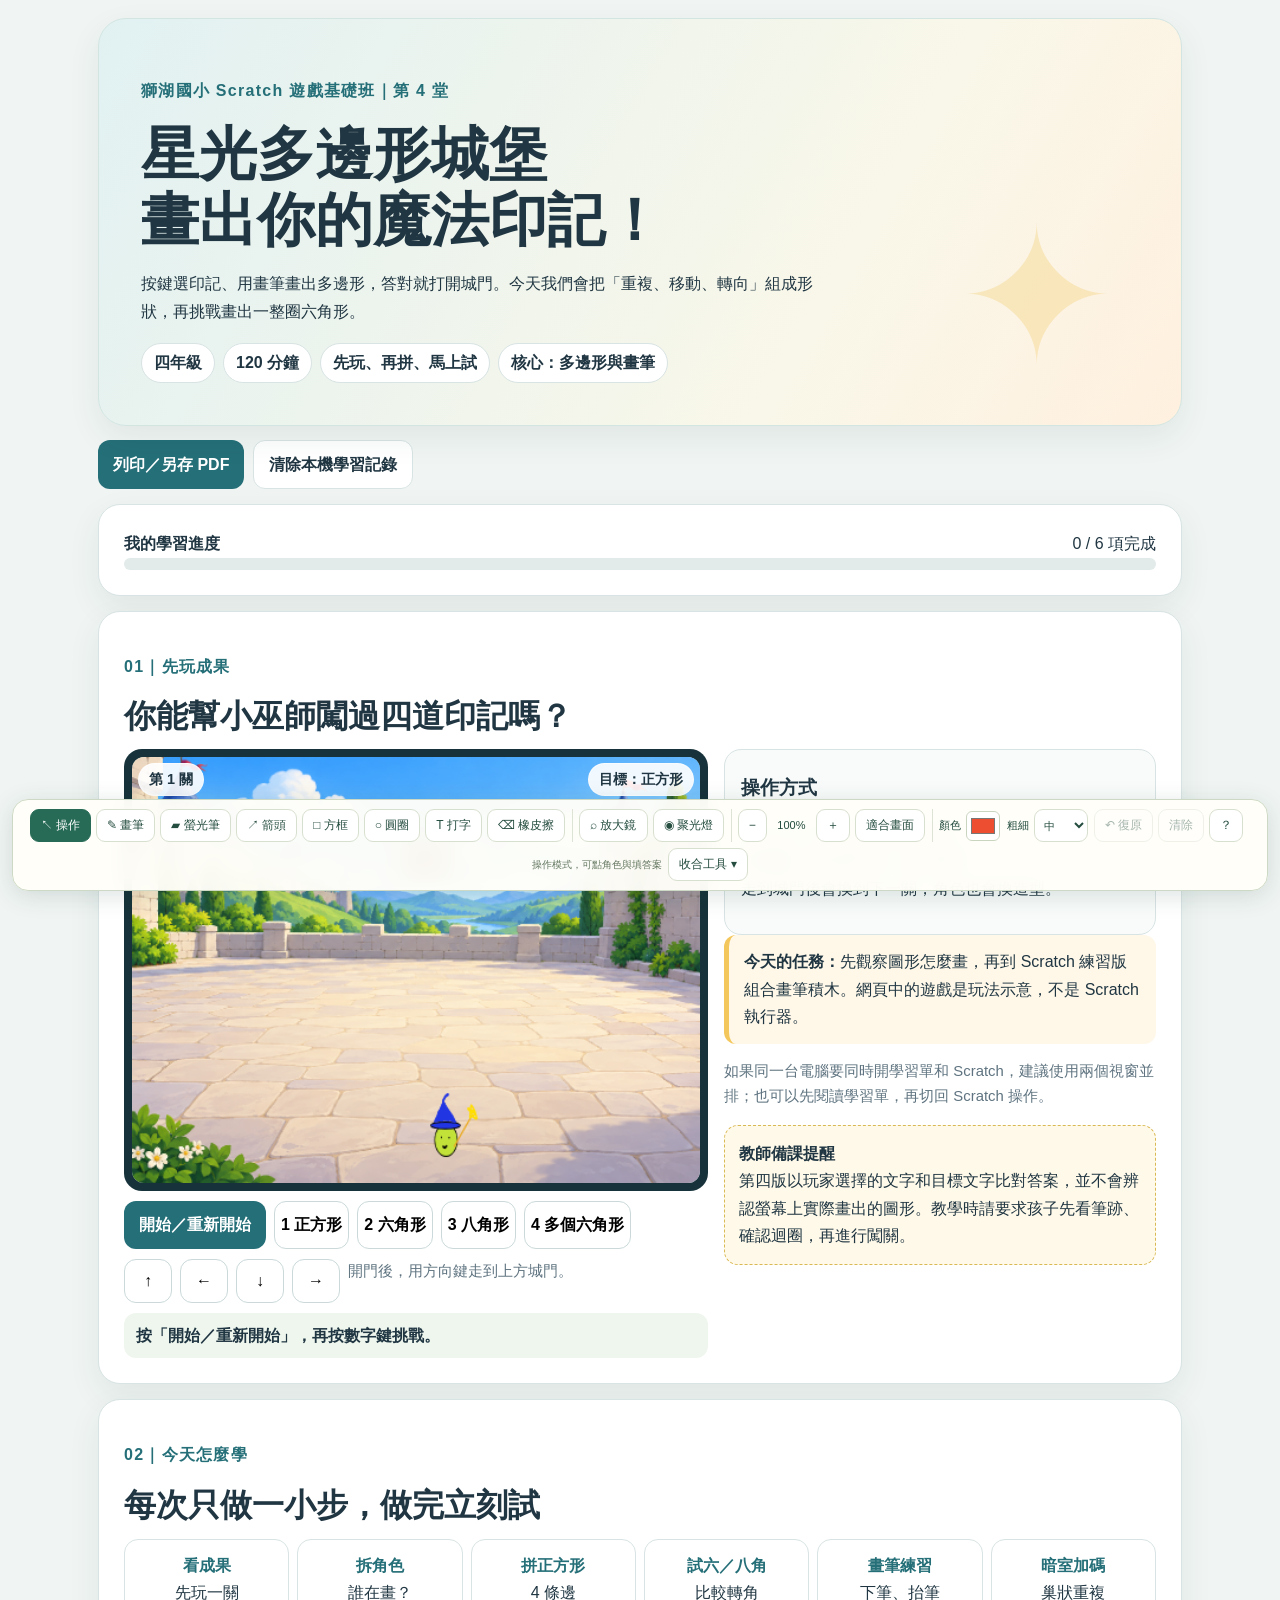
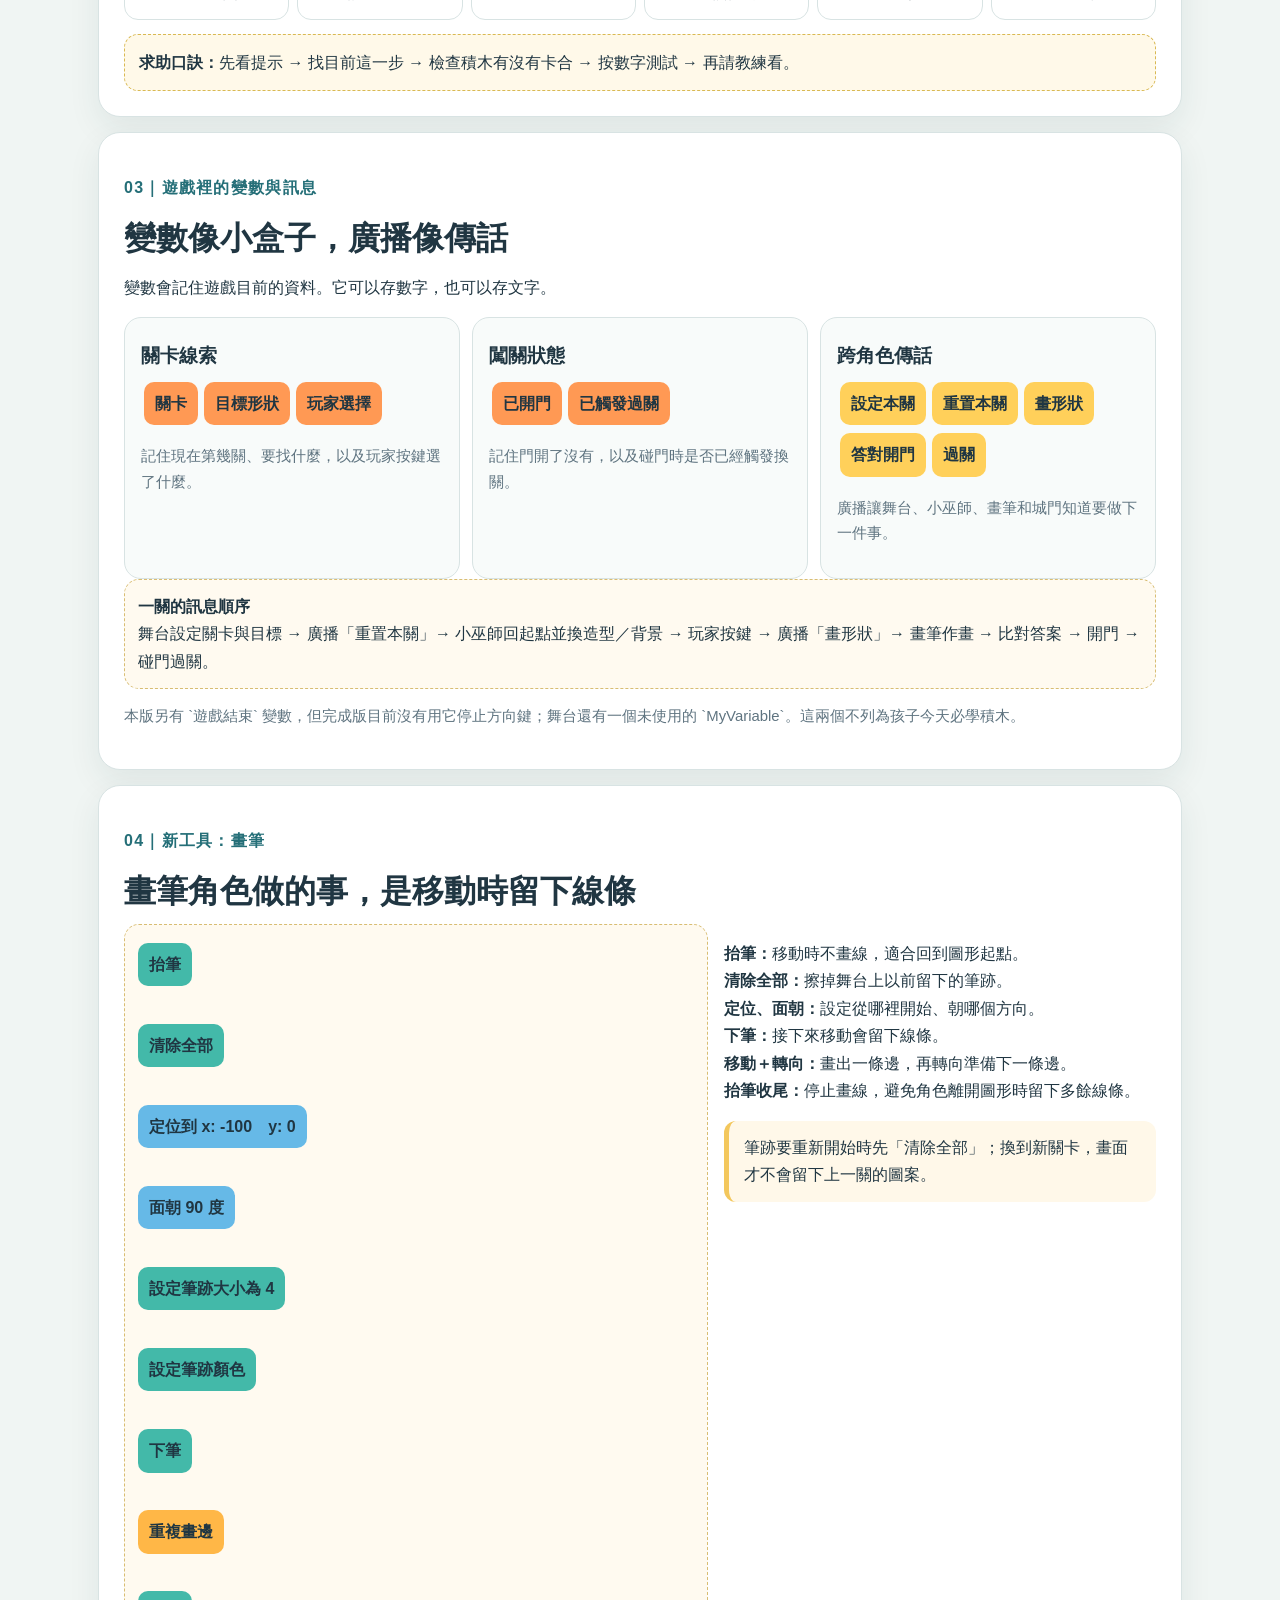
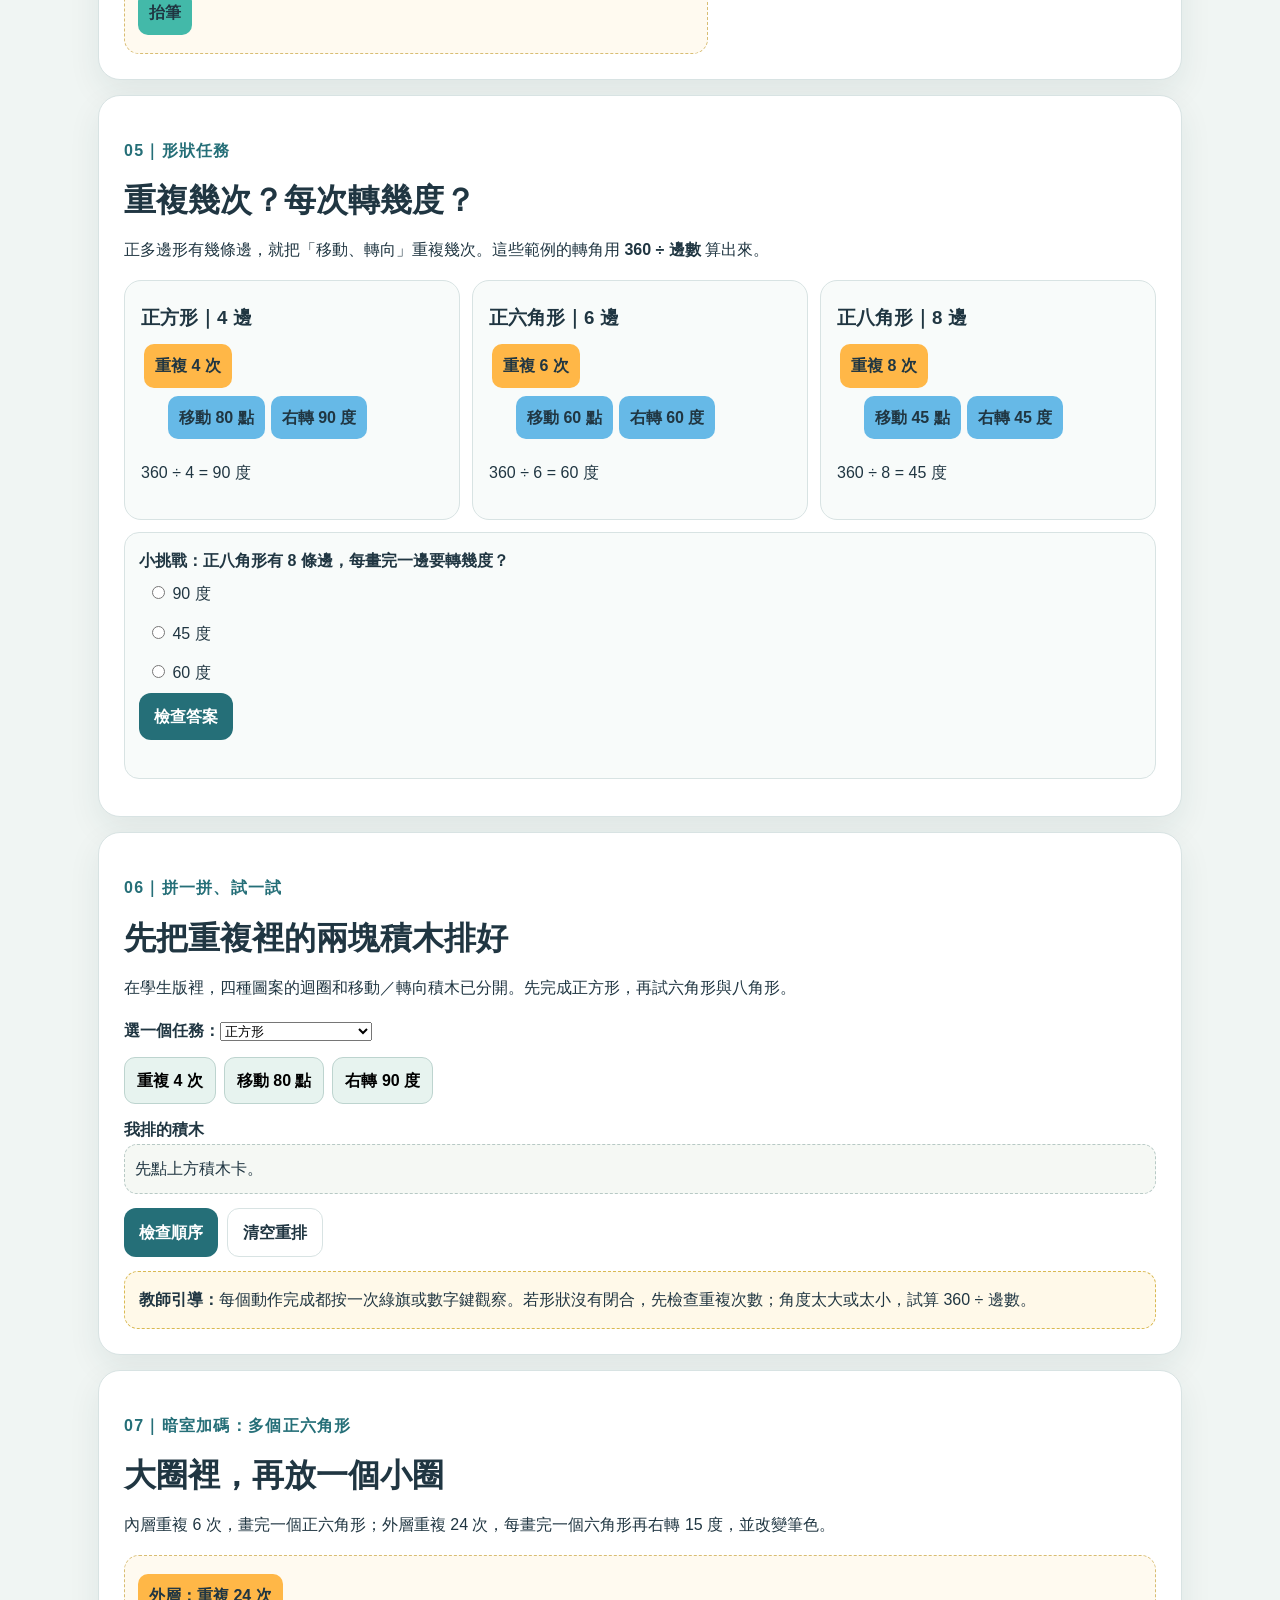
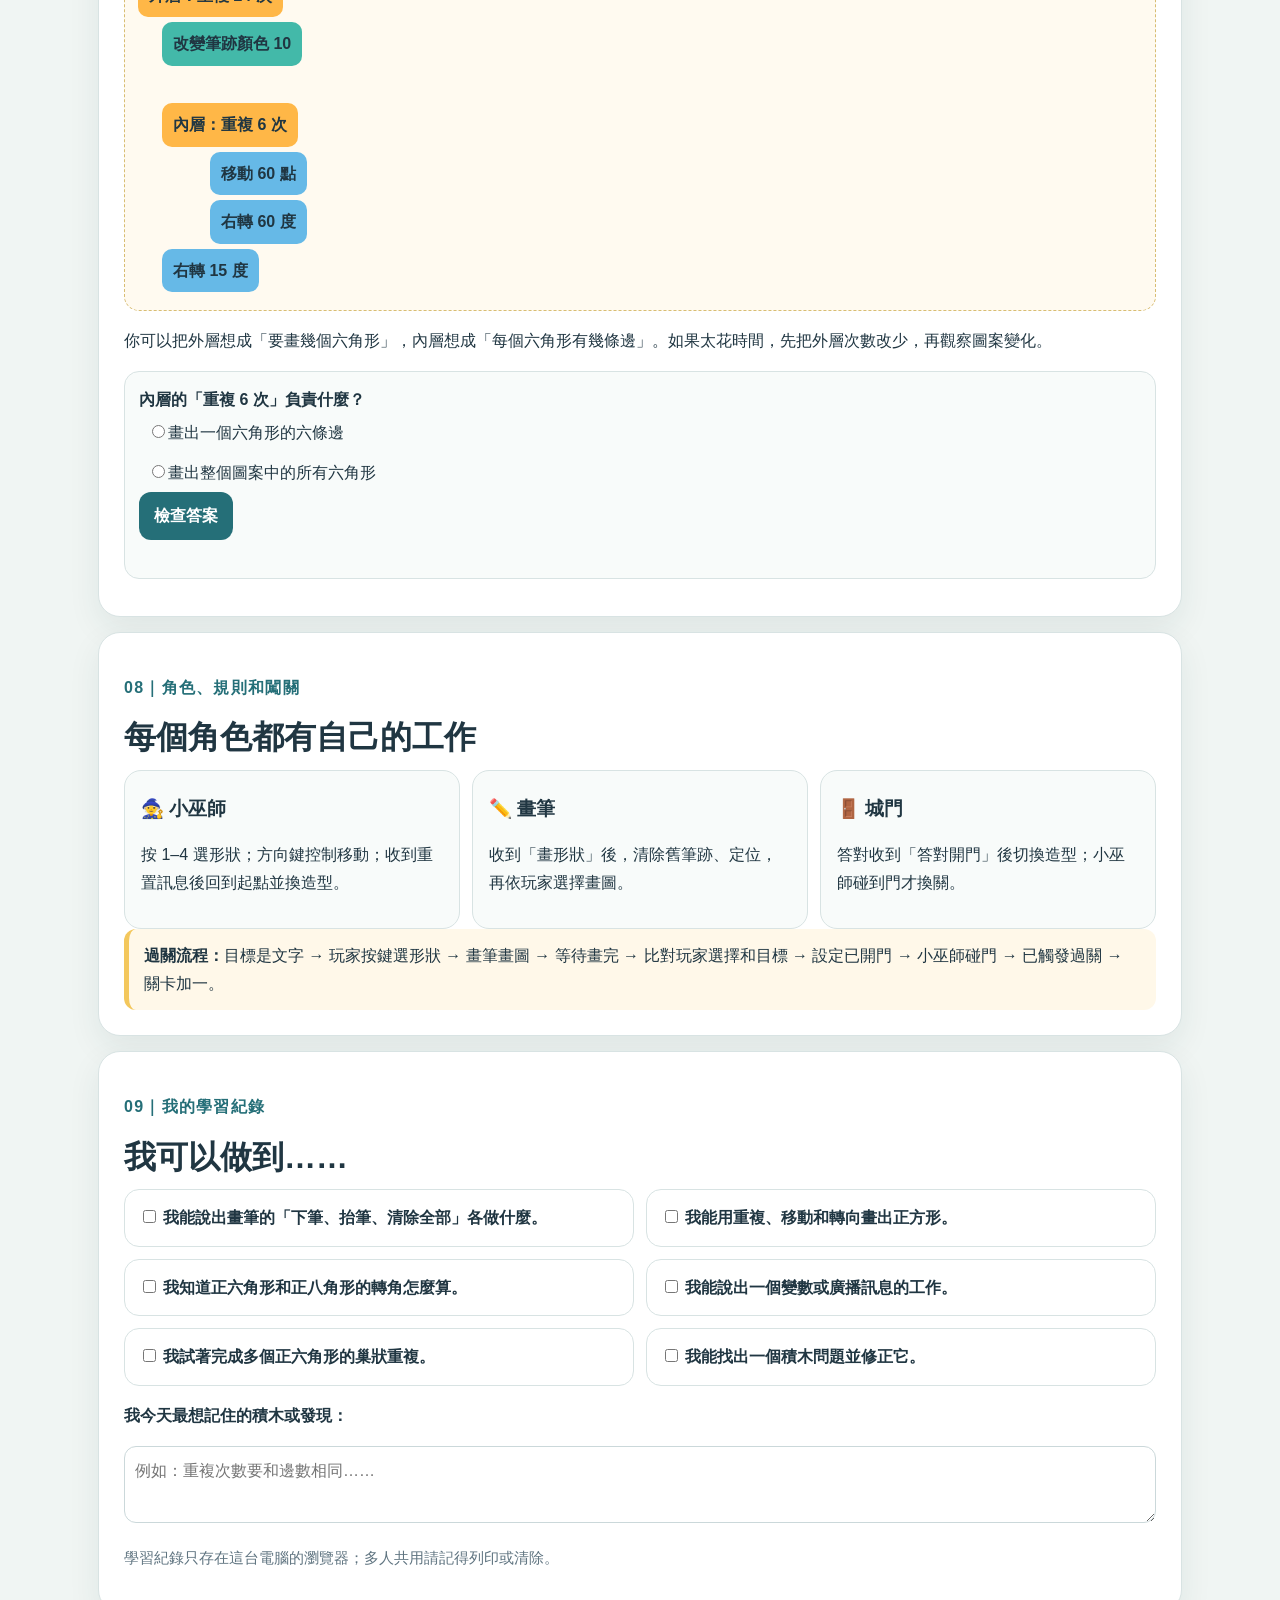
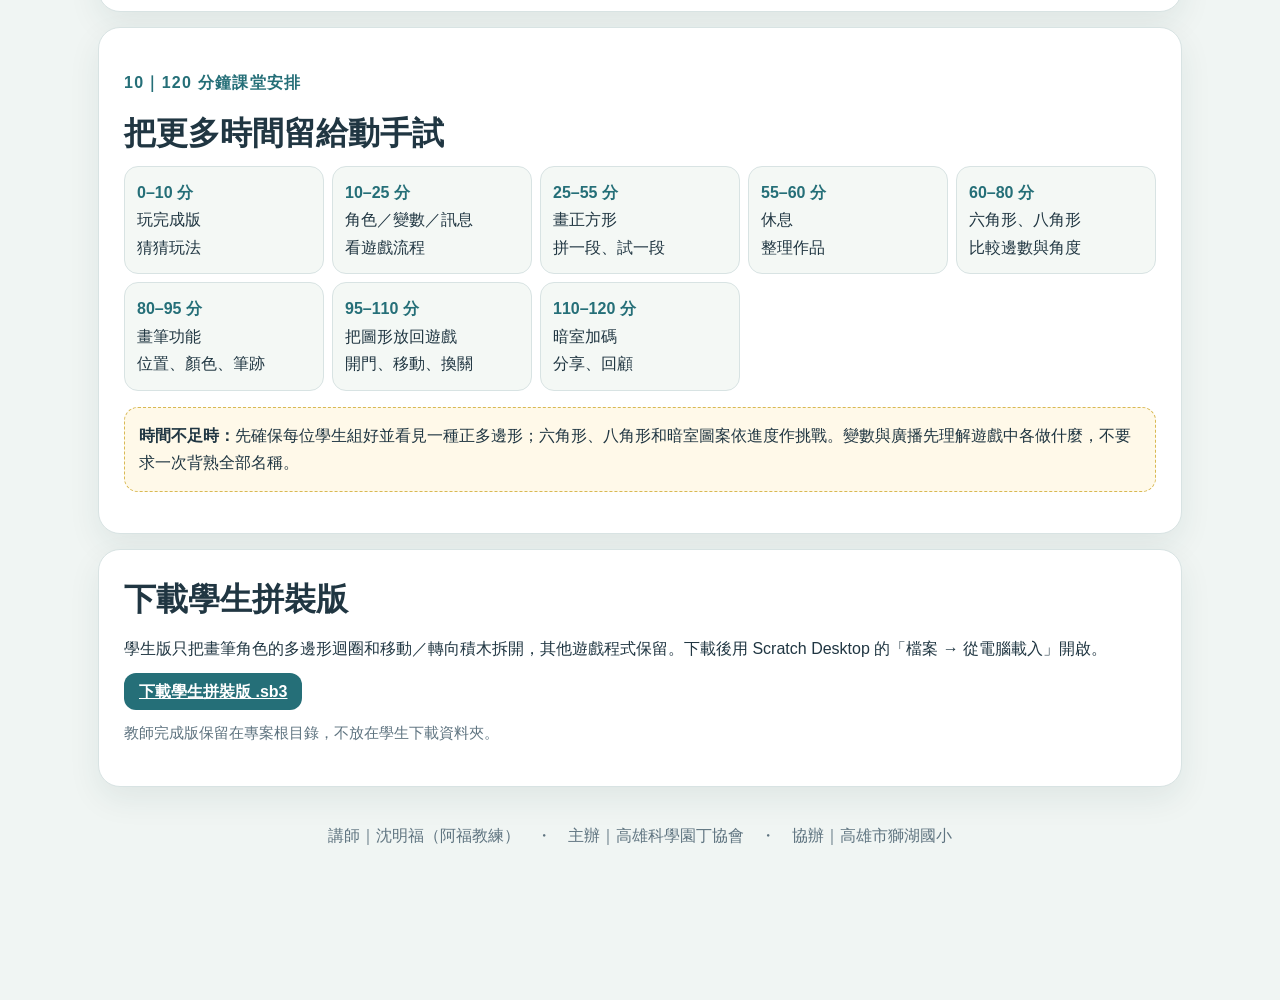
==== lessons/04-polygon-castle/index.html @ 51ef1bb6 "Publish lesson 4 polygon castle materials" ====
<!doctype html>
<html lang="zh-Hant">
<head>
<meta charset="utf-8"><meta name="viewport" content="width=device-width,initial-scale=1">
<meta name="theme-color" content="#173c45">
<link rel="icon" href="data:,">
<title>Scratch 第四堂｜星光多邊形城堡</title>
<style>
:root{--ink:#203642;--muted:#5f7480;--teal:#256f78;--deep:#173c45;--sky:#e7f4f4;--mint:#e7f2e8;--gold:#f3c75c;--peach:#fff0e3;--paper:#fffdf7;--line:#d8e3e3;--shadow:0 12px 32px #173b4514}*{box-sizing:border-box}html{scroll-behavior:smooth}body{margin:0;background:#f0f5f3;color:var(--ink);font-family:"Noto Sans TC","Microsoft JhengHei",sans-serif;line-height:1.72}.wrap{max-width:1120px;margin:auto;padding:18px}.hero{position:relative;overflow:hidden;padding:clamp(22px,4vw,42px);border:1px solid #d2e5e1;border-radius:28px;background:linear-gradient(120deg,#e1f1f2 0%,#f9f7e9 68%,#fff0df);box-shadow:var(--shadow)}.hero:after{content:"✦";position:absolute;right:6%;bottom:-36px;font-size:190px;color:#f0c34b44}.eyebrow{color:var(--teal);font-weight:900;letter-spacing:.08em}.hero h1{font-size:clamp(2rem,5vw,3.6rem);line-height:1.16;max-width:760px;margin:.24em 0}.hero p{max-width:700px}.meta{display:flex;gap:8px;flex-wrap:wrap;margin-top:18px}.pill{padding:5px 12px;background:#fff;border:1px solid var(--line);border-radius:99px;font-weight:800}.toolbar{display:flex;gap:9px;flex-wrap:wrap;margin:14px 0}.btn,.action{border:0;border-radius:12px;background:var(--teal);color:white;padding:10px 15px;font:inherit;font-weight:900;cursor:pointer}.btn.secondary,.action.secondary{background:#fff;color:var(--ink);border:1px solid var(--line)}button:focus-visible,a:focus-visible,input:focus-visible,textarea:focus-visible{outline:3px solid #e59b40;outline-offset:2px}.card{margin:15px 0;padding:clamp(17px,3vw,25px);border:1px solid var(--line);border-radius:22px;background:#fff;box-shadow:var(--shadow)}h2{font-size:clamp(1.45rem,3vw,2rem);line-height:1.25;margin:.12em 0 .4em}h3{margin:.3em 0}.muted,.small{color:var(--muted)}.small{font-size:.93rem}.tag{display:inline-block;padding:4px 10px;border-radius:99px;background:var(--mint);color:#2d6756;font-weight:900}.grid2{display:grid;grid-template-columns:1.15fr .85fr;gap:16px}.grid3{display:grid;grid-template-columns:repeat(3,1fr);gap:12px}.panel{padding:16px;border:1px solid var(--line);border-radius:17px;background:#f8fbfa}.stage-wrap{position:relative;background:#17323a;padding:8px;border-radius:18px}.stage-wrap canvas{display:block;width:100%;height:auto;aspect-ratio:4/3;border-radius:12px;background:#d5e8e4}.hud{position:absolute;top:14px;left:14px;right:14px;display:flex;justify-content:space-between;gap:6px;pointer-events:none}.hud span{padding:3px 10px;border:1px solid #fff9;border-radius:99px;background:#ffffffe8;font-weight:900;font-size:.9rem}.game-controls,.keyrow{display:flex;gap:8px;flex-wrap:wrap;margin:10px 0}.keybtn{min-width:48px;min-height:44px;background:#fff;border:1px solid #cbd9da;border-radius:12px;font:inherit;font-weight:900;cursor:pointer}.keybtn:hover{background:#edf5f0}.status{min-height:1.7em;padding:9px 12px;border-radius:12px;background:#eff6ee;font-weight:800}.notice{padding:13px 15px;border-left:5px solid var(--gold);background:#fff8e9;border-radius:12px}.steps{display:grid;grid-template-columns:repeat(6,1fr);gap:8px;margin:14px 0}.step{padding:12px 8px;border:1px solid var(--line);border-radius:14px;background:#fff;text-align:center}.step b{display:block;color:var(--teal)}.block{display:inline-block;margin:4px 3px;padding:8px 11px;border-radius:10px;background:#ffd05a;font-weight:900}.block.control{background:#ffb747}.block.motion{background:#66b9e7}.block.pen{background:#43b9a9}.block.looks{background:#9a79df;color:white}.block.event{background:#ffd05a}.block.variable{background:#ff9954}.block.sensing{background:#52c8bd}.block.operator{background:#66c994}.sequence{padding:13px;border:1px dashed #d8bd73;border-radius:15px;background:#fffaf0}.sequence .block{display:block;width:max-content;max-width:100%;margin:5px 0}.indent{margin-left:24px}.indent2{margin-left:48px}.checkrow{display:flex;align-items:flex-start;gap:10px;padding:10px;border:1px solid var(--line);border-radius:12px;margin:8px 0}.checkrow input{width:21px;height:21px;margin-top:4px;accent-color:var(--teal)}.tiletray{display:flex;gap:8px;flex-wrap:wrap;margin:12px 0}.tile{padding:9px 12px;border:1px solid #bdd4cf;border-radius:11px;background:#e7f3ef;font:inherit;font-weight:850;cursor:pointer}.tile:hover{background:#d6ece4}.tileout{display:flex;gap:7px;flex-wrap:wrap;min-height:50px;padding:10px;background:#f5f8f4;border:1px dashed #b7c9c5;border-radius:13px}.placed{padding:6px 9px;background:#ffedbb;border-radius:9px;font-weight:850}.question{padding:14px;margin:12px 0;background:#f8fbfa;border:1px solid var(--line);border-radius:15px}.option{display:block;padding:6px 8px;cursor:pointer}.feedback{min-height:1.5em;font-weight:900}.good{color:#28714e}.bad{color:#b65a38}.missiongrid{display:grid;grid-template-columns:repeat(2,1fr);gap:12px}.mission{padding:14px;border:1px solid var(--line);border-radius:15px;background:#fff}.mission label{font-weight:900}.timeline{display:grid;grid-template-columns:repeat(5,1fr);gap:8px}.time{padding:12px;border-radius:14px;background:#f4f8f5;border:1px solid var(--line)}.time b{display:block;color:var(--teal)}textarea{width:100%;min-height:76px;border:1px solid #cbd8da;border-radius:12px;padding:10px;font:inherit}.progress{height:12px;background:#e2ebea;border-radius:99px;overflow:hidden}.progress span{display:block;height:100%;width:0;background:linear-gradient(90deg,#62b499,#f0c24c);transition:width .2s}.footer{text-align:center;padding:20px;color:var(--muted)}.teacher{padding:14px;border:1px dashed #d9b953;border-radius:14px;background:#fff9e9}.hidden{display:none!important}@media(max-width:800px){.grid2{grid-template-columns:1fr}.steps{grid-template-columns:repeat(3,1fr)}.timeline{grid-template-columns:repeat(2,1fr)}.grid3{grid-template-columns:1fr}}@media(max-width:520px){.wrap{padding:10px}.missiongrid{grid-template-columns:1fr}.hero{padding:20px}.steps{grid-template-columns:repeat(2,1fr)}}@media print{body{background:white;font-size:11pt}.wrap{max-width:none;padding:0}.hero,.card{box-shadow:none;break-inside:avoid;border:1px solid #999}.toolbar,.interactive-only,.progressbox,.tt-toolbar,.tt-ink,.tt-spot,.tt-lens,.tt-message{display:none!important}.teacher{display:block!important}.card{padding:13px;margin:8px 0}textarea{min-height:35px}.stage-wrap{max-width:600px}.footer{display:none}}
</style>
<link rel="stylesheet" href="assets/teaching-tools.css">
</head>
<body data-teaching-page="獅湖國小-第4堂-星光多邊形城堡">
<main class="wrap" data-teaching-root>
<header class="hero">
<p class="eyebrow">獅湖國小 Scratch 遊戲基礎班｜第 4 堂</p>
<h1>星光多邊形城堡<br>畫出你的魔法印記！</h1>
<p>按鍵選印記、用畫筆畫出多邊形，答對就打開城門。今天我們會把「重複、移動、轉向」組成形狀，再挑戰畫出一整圈六角形。</p>
<div class="meta"><span class="pill">四年級</span><span class="pill">120 分鐘</span><span class="pill">先玩、再拼、馬上試</span><span class="pill">核心：多邊形與畫筆</span></div>
</header>
<div class="toolbar"><button class="btn" onclick="window.print()">列印／另存 PDF</button><button class="btn secondary" id="resetAll">清除本機學習記錄</button></div>
<section class="card progressbox" aria-label="學習進度"><div style="display:flex;justify-content:space-between;gap:10px"><b>我的學習進度</b><span id="progressText">0 / 6 項完成</span></div><div class="progress"><span id="progressFill"></span></div></section>

<section class="card" id="play">
<p class="eyebrow">01｜先玩成果</p><h2>你能幫小巫師闖過四道印記嗎？</h2>
<div class="grid2"><div>
<div class="stage-wrap"><canvas id="game" width="480" height="360" aria-label="多邊形城堡遊戲示意畫面"></canvas><div class="hud"><span id="levelHud">第 1 關</span><span id="targetHud">目標：正方形</span></div></div>
<div class="game-controls interactive-only"><button class="action" id="startGame">開始／重新開始</button><button class="keybtn" data-shape="1">1 正方形</button><button class="keybtn" data-shape="2">2 六角形</button><button class="keybtn" data-shape="3">3 八角形</button><button class="keybtn" data-shape="4">4 多個六角形</button></div>
<div class="keyrow interactive-only"><button class="keybtn" data-move="up">↑</button><button class="keybtn" data-move="left">←</button><button class="keybtn" data-move="down">↓</button><button class="keybtn" data-move="right">→</button><span class="small">開門後，用方向鍵走到上方城門。</span></div>
<div class="status" id="gameStatus" role="status">按「開始／重新開始」，再按數字鍵挑戰。</div>
</div><div>
<div class="panel"><h3>操作方式</h3><p><b>1、2、3、4：</b>選擇並畫出印記。<br><b>方向鍵：</b>答對開門後，走到城門。<br>走到城門後會換到下一關，角色也會換造型。</p></div>
<div class="notice"><b>今天的任務：</b>先觀察圖形怎麼畫，再到 Scratch 練習版組合畫筆積木。網頁中的遊戲是玩法示意，不是 Scratch 執行器。</div>
<p class="small">如果同一台電腦要同時開學習單和 Scratch，建議使用兩個視窗並排；也可以先閱讀學習單，再切回 Scratch 操作。</p>
<div class="teacher"><b>教師備課提醒</b><br>第四版以玩家選擇的文字和目標文字比對答案，並不會辨認螢幕上實際畫出的圖形。教學時請要求孩子先看筆跡、確認迴圈，再進行闖關。</div>
</div></div>
</section>

<section class="card"><p class="eyebrow">02｜今天怎麼學</p><h2>每次只做一小步，做完立刻試</h2><div class="steps"><div class="step"><b>看成果</b>先玩一關</div><div class="step"><b>拆角色</b>誰在畫？</div><div class="step"><b>拼正方形</b>4 條邊</div><div class="step"><b>試六／八角</b>比較轉角</div><div class="step"><b>畫筆練習</b>下筆、抬筆</div><div class="step"><b>暗室加碼</b>巢狀重複</div></div><div class="teacher"><b>求助口訣：</b>先看提示 → 找目前這一步 → 檢查積木有沒有卡合 → 按數字測試 → 再請教練看。</div></section>

<section class="card"><p class="eyebrow">03｜遊戲裡的變數與訊息</p><h2>變數像小盒子，廣播像傳話</h2><p>變數會記住遊戲目前的資料。它可以存數字，也可以存文字。</p>
<div class="grid3">
<div class="panel"><h3>關卡線索</h3><span class="block variable">關卡</span><span class="block variable">目標形狀</span><span class="block variable">玩家選擇</span><p class="small">記住現在第幾關、要找什麼，以及玩家按鍵選了什麼。</p></div>
<div class="panel"><h3>闖關狀態</h3><span class="block variable">已開門</span><span class="block variable">已觸發過關</span><p class="small">記住門開了沒有，以及碰門時是否已經觸發換關。</p></div>
<div class="panel"><h3>跨角色傳話</h3><span class="block event">設定本關</span><span class="block event">重置本關</span><span class="block event">畫形狀</span><span class="block event">答對開門</span><span class="block event">過關</span><p class="small">廣播讓舞台、小巫師、畫筆和城門知道要做下一件事。</p></div>
</div>
<div class="sequence"><b>一關的訊息順序</b><br>舞台設定關卡與目標 → 廣播「重置本關」→ 小巫師回起點並換造型／背景 → 玩家按鍵 → 廣播「畫形狀」→ 畫筆作畫 → 比對答案 → 開門 → 碰門過關。</div>
<p class="small">本版另有 `遊戲結束` 變數，但完成版目前沒有用它停止方向鍵；舞台還有一個未使用的 `MyVariable`。這兩個不列為孩子今天必學積木。</p>
</section>

<section class="card"><p class="eyebrow">04｜新工具：畫筆</p><h2>畫筆角色做的事，是移動時留下線條</h2><div class="grid2">
<div><div class="sequence"><span class="block pen">抬筆</span><br><span class="block pen">清除全部</span><br><span class="block motion">定位到 x: -100　y: 0</span><br><span class="block motion">面朝 90 度</span><br><span class="block pen">設定筆跡大小為 4</span><br><span class="block pen">設定筆跡顏色</span><br><span class="block pen">下筆</span><br><span class="block control">重複畫邊</span><br><span class="block pen">抬筆</span></div></div>
<div><p><b>抬筆：</b>移動時不畫線，適合回到圖形起點。<br><b>清除全部：</b>擦掉舞台上以前留下的筆跡。<br><b>定位、面朝：</b>設定從哪裡開始、朝哪個方向。<br><b>下筆：</b>接下來移動會留下線條。<br><b>移動＋轉向：</b>畫出一條邊，再轉向準備下一條邊。<br><b>抬筆收尾：</b>停止畫線，避免角色離開圖形時留下多餘線條。</p><div class="notice">筆跡要重新開始時先「清除全部」；換到新關卡，畫面才不會留下上一關的圖案。</div></div>
</div></section>

<section class="card"><p class="eyebrow">05｜形狀任務</p><h2>重複幾次？每次轉幾度？</h2><p>正多邊形有幾條邊，就把「移動、轉向」重複幾次。這些範例的轉角用 <b>360 ÷ 邊數</b> 算出來。</p>
<div class="grid3"><div class="panel"><h3>正方形｜4 邊</h3><span class="block control">重複 4 次</span><div class="indent"><span class="block motion">移動 80 點</span><span class="block motion">右轉 90 度</span></div><p>360 ÷ 4 = 90 度</p></div><div class="panel"><h3>正六角形｜6 邊</h3><span class="block control">重複 6 次</span><div class="indent"><span class="block motion">移動 60 點</span><span class="block motion">右轉 60 度</span></div><p>360 ÷ 6 = 60 度</p></div><div class="panel"><h3>正八角形｜8 邊</h3><span class="block control">重複 8 次</span><div class="indent"><span class="block motion">移動 45 點</span><span class="block motion">右轉 45 度</span></div><p>360 ÷ 8 = 45 度</p></div></div>
<div class="question" id="quizAngle"><b>小挑戰：正八角形有 8 條邊，每畫完一邊要轉幾度？</b><label class="option"><input type="radio" name="angle" value="90"> 90 度</label><label class="option"><input type="radio" name="angle" value="45"> 45 度</label><label class="option"><input type="radio" name="angle" value="60"> 60 度</label><button class="action checkAnswer" data-question="angle">檢查答案</button><div class="feedback" id="angleFeedback" role="status"></div></div>
</section>

<section class="card"><p class="eyebrow">06｜拼一拼、試一試</p><h2>先把重複裡的兩塊積木排好</h2><p>在學生版裡，四種圖案的迴圈和移動／轉向積木已分開。先完成正方形，再試六角形與八角形。</p>
<div class="selectrow"><label for="builderMode"><b>選一個任務：</b></label><select id="builderMode"><option value="square">正方形</option><option value="hex">正六角形</option><option value="oct">正八角形</option><option value="rosette">多個正六角形（加碼）</option></select></div>
<div class="tiletray" id="tileTray"></div><div><b>我排的積木</b><div class="tileout" id="tileOut" aria-live="polite">先點上方積木卡。</div></div><div class="toolbar interactive-only"><button class="action" id="checkBuild">檢查順序</button><button class="action secondary" id="clearBuild">清空重排</button><span id="buildFeedback" class="feedback" role="status"></span></div>
<div class="teacher"><b>教師引導：</b>每個動作完成都按一次綠旗或數字鍵觀察。若形狀沒有閉合，先檢查重複次數；角度太大或太小，試算 360 ÷ 邊數。</div>
</section>

<section class="card"><p class="eyebrow">07｜暗室加碼：多個正六角形</p><h2>大圈裡，再放一個小圈</h2><p>內層重複 6 次，畫完一個正六角形；外層重複 24 次，每畫完一個六角形再右轉 15 度，並改變筆色。</p>
<div class="sequence"><span class="block control">外層：重複 24 次</span><div class="indent"><span class="block pen">改變筆跡顏色 10</span><br><span class="block control">內層：重複 6 次</span><div class="indent2"><span class="block motion">移動 60 點</span><span class="block motion">右轉 60 度</span></div><span class="block motion">右轉 15 度</span></div></div>
<p>你可以把外層想成「要畫幾個六角形」，內層想成「每個六角形有幾條邊」。如果太花時間，先把外層次數改少，再觀察圖案變化。</p><div class="question" id="quizNested"><b>內層的「重複 6 次」負責什麼？</b><label class="option"><input type="radio" name="nested" value="each">畫出一個六角形的六條邊</label><label class="option"><input type="radio" name="nested" value="all">畫出整個圖案中的所有六角形</label><button class="action checkAnswer" data-question="nested">檢查答案</button><div class="feedback" id="nestedFeedback" role="status"></div></div>
</section>

<section class="card"><p class="eyebrow">08｜角色、規則和闖關</p><h2>每個角色都有自己的工作</h2><div class="grid3"><div class="panel"><h3>🧙 小巫師</h3><p>按 1–4 選形狀；方向鍵控制移動；收到重置訊息後回到起點並換造型。</p></div><div class="panel"><h3>✏️ 畫筆</h3><p>收到「畫形狀」後，清除舊筆跡、定位，再依玩家選擇畫圖。</p></div><div class="panel"><h3>🚪 城門</h3><p>答對收到「答對開門」後切換造型；小巫師碰到門才換關。</p></div></div>
<div class="notice"><b>過關流程：</b>目標是文字 → 玩家按鍵選形狀 → 畫筆畫圖 → 等待畫完 → 比對玩家選擇和目標 → 設定已開門 → 小巫師碰門 → 已觸發過關 → 關卡加一。</div>
</section>

<section class="card"><p class="eyebrow">09｜我的學習紀錄</p><h2>我可以做到……</h2><div class="missiongrid" id="missions">
<div class="mission"><label><input class="taskcheck" type="checkbox" data-task="t1"> 我能說出畫筆的「下筆、抬筆、清除全部」各做什麼。</label></div>
<div class="mission"><label><input class="taskcheck" type="checkbox" data-task="t2"> 我能用重複、移動和轉向畫出正方形。</label></div>
<div class="mission"><label><input class="taskcheck" type="checkbox" data-task="t3"> 我知道正六角形和正八角形的轉角怎麼算。</label></div>
<div class="mission"><label><input class="taskcheck" type="checkbox" data-task="t4"> 我能說出一個變數或廣播訊息的工作。</label></div>
<div class="mission"><label><input class="taskcheck" type="checkbox" data-task="t5"> 我試著完成多個正六角形的巢狀重複。</label></div>
<div class="mission"><label><input class="taskcheck" type="checkbox" data-task="t6"> 我能找出一個積木問題並修正它。</label></div>
</div><p><label for="reflection"><b>我今天最想記住的積木或發現：</b></label></p><textarea id="reflection" placeholder="例如：重複次數要和邊數相同……"></textarea><p class="small">學習紀錄只存在這台電腦的瀏覽器；多人共用請記得列印或清除。</p>
</section>

<section class="card"><p class="eyebrow">10｜120 分鐘課堂安排</p><h2>把更多時間留給動手試</h2><div class="timeline"><div class="time"><b>0–10 分</b>玩完成版<br>猜猜玩法</div><div class="time"><b>10–25 分</b>角色／變數／訊息<br>看遊戲流程</div><div class="time"><b>25–55 分</b>畫正方形<br>拼一段、試一段</div><div class="time"><b>55–60 分</b>休息<br>整理作品</div><div class="time"><b>60–80 分</b>六角形、八角形<br>比較邊數與角度</div><div class="time"><b>80–95 分</b>畫筆功能<br>位置、顏色、筆跡</div><div class="time"><b>95–110 分</b>把圖形放回遊戲<br>開門、移動、換關</div><div class="time"><b>110–120 分</b>暗室加碼<br>分享、回顧</div></div><p class="teacher"><b>時間不足時：</b>先確保每位學生組好並看見一種正多邊形；六角形、八角形和暗室圖案依進度作挑戰。變數與廣播先理解遊戲中各做什麼，不要求一次背熟全部名稱。</p></section>

<section class="card"><h2>下載學生拼裝版</h2><p>學生版只把畫筆角色的多邊形迴圈和移動／轉向積木拆開，其他遊戲程式保留。下載後用 Scratch Desktop 的「檔案 → 從電腦載入」開啟。</p><a class="action" href="downloads/學生練習版_多邊形城堡積木拼裝.sb3" download>下載學生拼裝版 .sb3</a><p class="small">教師完成版保留在專案根目錄，不放在學生下載資料夾。</p></section>
<footer class="footer">講師｜沈明福（阿福教練）　・　主辦｜高雄科學園丁協會　・　協辦｜高雄市獅湖國小</footer>
</main>
<script>
(()=>{'use strict';
const KEY='polygon-castle-lesson4-state-v1';let state={tasks:{},reflection:''};try{state=Object.assign(state,JSON.parse(localStorage.getItem(KEY)||'{}'));}catch{}
const save=()=>localStorage.setItem(KEY,JSON.stringify(state));
const checks=[...document.querySelectorAll('[data-task]')];checks.forEach(c=>{c.checked=!!state.tasks[c.dataset.task];c.addEventListener('change',()=>{state.tasks[c.dataset.task]=c.checked;save();updateProgress();});});
const reflection=document.getElementById('reflection');reflection.value=state.reflection||'';reflection.addEventListener('input',()=>{state.reflection=reflection.value;save();});
function updateProgress(){const n=checks.filter(c=>c.checked).length;document.getElementById('progressText').textContent=n+' / 6 項完成';document.getElementById('progressFill').style.width=(n/6*100)+'%';}updateProgress();
document.getElementById('resetAll').onclick=()=>{if(confirm('要清除本機的學習勾選與文字嗎？')){localStorage.removeItem(KEY);state={tasks:{},reflection:''};checks.forEach(c=>c.checked=false);reflection.value='';updateProgress();}};
const answers={angle:{value:'45',ok:'答對！360 ÷ 8 = 45 度。',no:'再算一次：把一圈 360 度平均分成 8 份。'},nested:{value:'each',ok:'答對！內層重複負責畫一個六角形的六條邊。',no:'想想看：外層重複已經在安排一個個六角形了。'}};
document.querySelectorAll('.checkAnswer').forEach(b=>b.onclick=()=>{const k=b.dataset.question,chosen=document.querySelector('input[name="'+k+'"]:checked'),fb=document.getElementById(k==='angle'?'angleFeedback':'nestedFeedback');if(!chosen){fb.className='feedback bad';fb.textContent='先選一個答案，再檢查。';return;}const ok=chosen.value===answers[k].value;fb.className='feedback '+(ok?'good':'bad');fb.textContent=ok?answers[k].ok:answers[k].no;});
const modes={square:{label:'正方形積木',pieces:[['repeat4','重複 4 次'],['move80','移動 80 點'],['turn90','右轉 90 度']],answer:['repeat4','move80','turn90']},hex:{label:'正六角形積木',pieces:[['repeat6','重複 6 次'],['move60','移動 60 點'],['turn60','右轉 60 度']],answer:['repeat6','move60','turn60']},oct:{label:'正八角形積木',pieces:[['repeat8','重複 8 次'],['move45','移動 45 點'],['turn45','右轉 45 度']],answer:['repeat8','move45','turn45']},rosette:{label:'多個六角形',pieces:[['outer24','外層重複 24 次'],['color10','改變筆色 10'],['inner6','內層重複 6 次'],['move60','移動 60 點'],['turn60','右轉 60 度'],['turn15','右轉 15 度']],answer:['outer24','color10','inner6','move60','turn60','turn15']}};
let chosen=[];const modeSelect=document.getElementById('builderMode'),tray=document.getElementById('tileTray'),out=document.getElementById('tileOut'),feedback=document.getElementById('buildFeedback');function renderTiles(){chosen=[];feedback.textContent='';const m=modes[modeSelect.value];tray.innerHTML='';m.pieces.forEach(p=>{const b=document.createElement('button');b.className='tile';b.textContent=p[1];b.type='button';b.onclick=()=>{chosen.push(p[0]);renderOut();};tray.append(b);});renderOut();}function renderOut(){out.innerHTML=chosen.length?chosen.map(id=>'<span class="placed">'+modes[modeSelect.value].pieces.find(p=>p[0]===id)[1]+'</span>').join(''):'先點上方積木卡。';}modeSelect.onchange=renderTiles;document.getElementById('clearBuild').onclick=()=>{chosen=[];feedback.textContent='已清空，可以再排一次。';renderOut();};document.getElementById('checkBuild').onclick=()=>{const ok=chosen.join('|')===modes[modeSelect.value].answer.join('|');feedback.className='feedback '+(ok?'good':'bad');feedback.textContent=ok?(modeSelect.value==='rosette'?'順序正確！注意：右轉 60 度要放在內層，右轉 15 度在外層。':'順序正確！把兩個動作放進重複積木裡。'):'再看一次任務：重複包住要重做的動作；每次先移動，再轉向。';};renderTiles();
// Playable browser illustration of the Scratch game; the original .sb3 remains the source of truth.
const canvas=document.getElementById('game'),ctx=canvas.getContext('2d');const img=(src)=>{const i=new Image();i.src='assets/'+src;return i;};
const backs=[img('castle-stage-1.png'),img('castle-stage-2.png'),img('castle-stage-3.png'),img('castle-stage-4.png')];const wizards=[img('wizard-costume-1.svg'),img('wizard-costume-2.png'),img('wizard-costume-3.png'),img('wizard-costume-4.png')];const gates=[img('gate-closed.png'),img('gate-open.png')];
const names=['正方形','正六角形','正八角形','多個正六角形'];let level=1,open=false,started=false,won=false,player={x:272,y:318},shape=0,history=[];const gate={x:248,y:81};
function drawPoly(sides,steps,turn,x,y,color,start=0){ctx.save();ctx.translate(x,y);let a=start,px=0,py=0;ctx.beginPath();ctx.moveTo(px,py);for(let n=0;n<sides;n++){px+=Math.cos(a*Math.PI/180)*steps;py+=Math.sin(a*Math.PI/180)*steps;ctx.lineTo(px,py);a+=turn;}ctx.closePath();ctx.strokeStyle=color;ctx.lineWidth=4;ctx.stroke();ctx.restore();}
function paintShape(choice){history=[];if(choice===1)history.push({kind:'poly',sides:4,steps:80,turn:90,x:140,y:180,color:'#4036b4'});if(choice===2)history.push({kind:'poly',sides:6,steps:60,turn:60,x:140,y:180,color:'#40a934'});if(choice===3)history.push({kind:'poly',sides:8,steps:45,turn:45,x:140,y:180,color:'#ed4949'});if(choice===4)history.push({kind:'rosette',x:250,y:220});shape=choice;draw();}
function draw(){ctx.clearRect(0,0,480,360);const bg=backs[level-1];if(bg.complete&&bg.naturalWidth)ctx.drawImage(bg,0,0,480,360);else{ctx.fillStyle='#d9eee7';ctx.fillRect(0,0,480,360);}history.forEach(p=>{if(p.kind==='poly')drawPoly(p.sides,p.steps,p.turn,p.x,p.y,p.color);else{for(let i=0;i<24;i++)drawPoly(6,60,60,p.x,p.y,'hsl('+(i*10)+',85%,60%)',i*15);}});const door=gates[open?1:0];if(door.complete&&door.naturalWidth)ctx.drawImage(door,218,47,60,68);const wiz=wizards[level-1];if(wiz.complete&&wiz.naturalWidth)ctx.drawImage(wiz,player.x-20,player.y-34,40,54);else{ctx.font='30px sans-serif';ctx.fillText('🧙',player.x-17,player.y+10);}document.getElementById('levelHud').textContent='第 '+level+' 關';document.getElementById('targetHud').textContent='目標：'+names[level-1];}
function resetRound(){open=false;shape=0;history=[];player={x:272,y:318};draw();document.getElementById('gameStatus').textContent='請按 '+level+' 關的數字鍵，畫出「'+names[level-1]+'」。';}
function start(){started=true;won=false;level=1;resetRound();}
function choose(n){if(!started||won)return;if(n<1||n>4)return;paintShape(n);if(n===level){open=true;draw();document.getElementById('gameStatus').textContent='答對了！城門打開；用方向鍵走到城門。';}else{document.getElementById('gameStatus').textContent='圖案已畫出來。再看目標形狀，試試另一個數字。';}draw();}
function move(dir){if(!started||!open||won)return;const d=8;if(dir==='up')player.y-=d;if(dir==='down')player.y+=d;if(dir==='left')player.x-=d;if(dir==='right')player.x+=d;player.x=Math.max(18,Math.min(462,player.x));player.y=Math.max(28,Math.min(342,player.y));draw();if(Math.hypot(player.x-gate.x,player.y-gate.y)<38){if(level<4){level++;resetRound();}else{won=true;document.getElementById('gameStatus').textContent='恭喜！四關完成，星光印記已點亮！';}}}
document.getElementById('startGame').onclick=start;document.querySelectorAll('[data-shape]').forEach(b=>b.onclick=()=>choose(+b.dataset.shape));document.querySelectorAll('[data-move]').forEach(b=>b.onclick=()=>move(b.dataset.move));document.addEventListener('keydown',e=>{if(e.target.matches('input,textarea,select'))return;if('1234'.includes(e.key)){choose(+e.key);return;}const map={ArrowUp:'up',ArrowDown:'down',ArrowLeft:'left',ArrowRight:'right'};if(map[e.key]){e.preventDefault();move(map[e.key]);}});[...backs,...wizards,...gates].forEach(i=>i.onload=draw);draw();
})();
</script>
<script src="assets/teaching-tools.js"></script>
</body></html>
---- lessons/04-polygon-castle/assets/teaching-tools.css ----
:root{--tt-space:76px}.tt-toolbar,.tt-dialog,.tt-lens,.tt-spot,.tt-message{font-family:"Microsoft JhengHei","PingFang TC",sans-serif;box-sizing:border-box}.tt-enabled{padding-bottom:var(--tt-space)}body.tt-enabled:has(.deck-nav){grid-template-rows:76px 1fr auto}body.tt-enabled:has(.deck-nav) #slide{min-height:calc(100dvh - 164px - var(--tt-space))}.tt-enabled .sidebar .side-bottom{padding-bottom:var(--tt-space)}.tt-toolbar{position:fixed;left:12px;right:12px;bottom:9px;z-index:9500;display:flex;align-items:center;justify-content:center;flex-wrap:wrap;gap:6px;background:#fffef9f5;color:#224b3e;padding:9px 12px;border:1px solid #cdd9c4;border-radius:16px;box-shadow:0 5px 25px #173e3525;max-height:155px;overflow:auto;font-size:12px;line-height:1.4;backdrop-filter:blur(10px)}.tt-toolbar *{box-sizing:border-box}.tt-toolbar button,.tt-toolbar select{font:inherit;border:1px solid #d7dfcf;border-radius:9px;background:white;color:#254d40;padding:7px 10px;white-space:nowrap;cursor:pointer;line-height:1.4;min-height:33px}.tt-toolbar button:hover{background:#eff4e4}.tt-toolbar button[aria-pressed=true]{background:#276b56;color:white;border-color:#276b56}.tt-toolbar button:disabled{opacity:.4;cursor:default}.tt-toolbar button:focus-visible,.tt-toolbar select:focus-visible,.tt-toolbar input:focus-visible,.tt-dialog :focus-visible{outline:3px solid #ed8a4a;outline-offset:2px}.tt-group{display:flex;align-items:center;gap:5px;border-right:1px solid #dde4d5;padding-right:7px}.tt-group:last-of-type{border-right:0}.tt-settings{display:flex;gap:7px;align-items:center}.tt-settings label{display:flex;gap:5px;align-items:center;white-space:nowrap;font-size:11px}.tt-settings input[type=color]{height:30px;width:34px;padding:2px;border:1px solid #cad5c0;border-radius:6px;background:white;cursor:pointer}.tt-settings select{padding:5px}.tt-percent{min-width:39px;text-align:center;font-size:11px}.tt-mode-label{font-size:10px;color:#63765f;max-width:140px}.tt-toolbar.tt-collapsed{left:auto;right:12px;padding:7px;overflow:visible}.tt-collapsed .tt-group,.tt-collapsed .tt-settings,.tt-collapsed .tt-mode-label{display:none}.tt-ink{position:absolute;z-index:8000;overflow:visible;pointer-events:none;touch-action:none}.tt-ink.tt-drawing{pointer-events:auto;cursor:crosshair}.tt-ink.tt-erasing{cursor:cell}.tt-ink text{user-select:none}.tt-content-host{position:relative;margin:0 auto;min-width:0}.tt-lens{position:fixed;z-index:8600;width:260px;height:260px;border:4px solid #276b56;border-radius:50%;overflow:hidden;background:#f7f7ef;box-shadow:0 8px 30px #0005;pointer-events:none;contain:strict}.tt-lens-inner{position:absolute;left:0;top:0;transform-origin:0 0;pointer-events:none;max-width:none!important}.tt-lens-inner *{pointer-events:none!important;caret-color:transparent!important}.tt-lens-label{position:absolute;bottom:8px;left:50%;transform:translateX(-50%);z-index:5;background:#276b56;color:white;border-radius:15px;padding:2px 9px;font-size:10px}.tt-spot{position:fixed;z-index:8500;width:280px;height:280px;border-radius:50%;box-shadow:0 0 0 200vmax #071e18a8;border:2px solid #fff8;pointer-events:none}.tt-lens[hidden],.tt-spot[hidden]{display:none}.tt-message{position:fixed;bottom:calc(var(--tt-space) + 13px);left:50%;transform:translateX(-50%);z-index:9800;background:#1c473a;color:white;font-size:13px;border-radius:10px;padding:10px 17px;max-width:85vw;pointer-events:none;opacity:0}.tt-message.show{opacity:1}.tt-dialog{z-index:10000;max-width:520px;width:90vw;max-height:85vh;overflow:auto;background:#fffef8;color:#244e40;border:1px solid #ccd9c1;border-radius:16px;padding:24px;line-height:1.8}.tt-dialog::backdrop{background:#163e3380}.tt-dialog h2{font-size:21px;margin:0 0 12px}.tt-dialog p{font-size:14px;margin:9px 0 15px}.tt-dialog textarea{font:inherit;resize:vertical;width:100%;min-height:90px;border:1px solid #bdcdb5;border-radius:8px;padding:10px;box-sizing:border-box}.tt-dialog button{font:inherit;font-size:13px;background:#e9f0da;color:#215340;border:1px solid #c7d4bb;border-radius:8px;padding:8px 13px;cursor:pointer}.tt-dialog-actions{display:flex;flex-wrap:wrap;gap:9px;margin-top:16px}.tt-dialog .tt-danger{background:#fff0e4;border-color:#e6bc91;color:#923c18}.performance-layout{align-items:start}.performance-card .performance-step{border:1px solid #dce4d2;border-radius:11px;padding:17px 19px;margin:10px 0;background:#fffef9}.performance-step.active{border:2px solid #377c5c;background:#f0f5df}.performance-step.done{opacity:.72}.performance-step h3{margin:4px 0 10px}.performance-step p{font-size:14px}.performance-step .block{margin:10px 0;display:inline-block}.step-number{font-size:11px;font-weight:bold;color:#54774d}.performance-status{padding:10px 13px;background:#e9f0dc;border-radius:9px;font-size:13px;min-height:45px}.performance-values{display:grid;grid-template-columns:repeat(3,1fr);gap:7px;margin:13px 0}.performance-values span{background:#eef2e3;padding:8px;border-radius:8px;font-size:11px}.performance-values b{font-size:15px;display:block}.performance-progress{display:flex;gap:6px;flex-wrap:wrap;margin:12px 0}.performance-progress button{border:1px solid #c9d6bd;background:white;border-radius:8px;color:#365740;padding:7px 11px;cursor:pointer;font-size:12px}.performance-progress button.active{background:#276b56;color:white}.performance-note{font-size:12px;color:#61765f}.performance-stage-card{position:sticky;top:16px}.experiment-box{margin-top:22px;border-top:1px solid #d6dfca;padding-top:20px}.experiment-box label{display:block;font-size:13px;margin:10px 0}.experiment-box input[type=number]{width:85px;margin-left:7px}.experiment-box select{max-width:100%}.experiment-box .feedback{min-height:24px}.performance-compare{font-size:13px;border-left:4px solid #d6dfaf;padding:10px 15px;background:#f6f7eb;margin-top:15px}.tt-enabled .toast{bottom:calc(var(--tt-space) + 12px)}.tt-enabled #notice{bottom:calc(var(--tt-space) + 12px)}@media(max-width:700px){body.tt-enabled:has(.deck-nav){grid-template-rows:auto 1fr auto}.tt-toolbar{left:6px;right:6px;bottom:5px;padding:7px 6px;gap:5px;justify-content:flex-start}.tt-toolbar button{padding:7px 8px;font-size:11px}.tt-mode-label{max-width:100%;font-size:10px}.tt-lens{width:210px;height:210px}.performance-stage-card{position:static}.performance-values{grid-template-columns:repeat(3,1fr)}.tt-enabled .sidebar .side-bottom{padding-bottom:0}}@media print{.tt-toolbar,.tt-ink,.tt-spot,.tt-lens,.tt-message,.tt-dialog{display:none!important}.tt-enabled{padding-bottom:0!important}.tt-content-host{transform:none!important;width:auto!important;height:auto!important}.tt-content-host>main{transform:none!important;width:auto!important}}
.tt-content-host{width:100%}
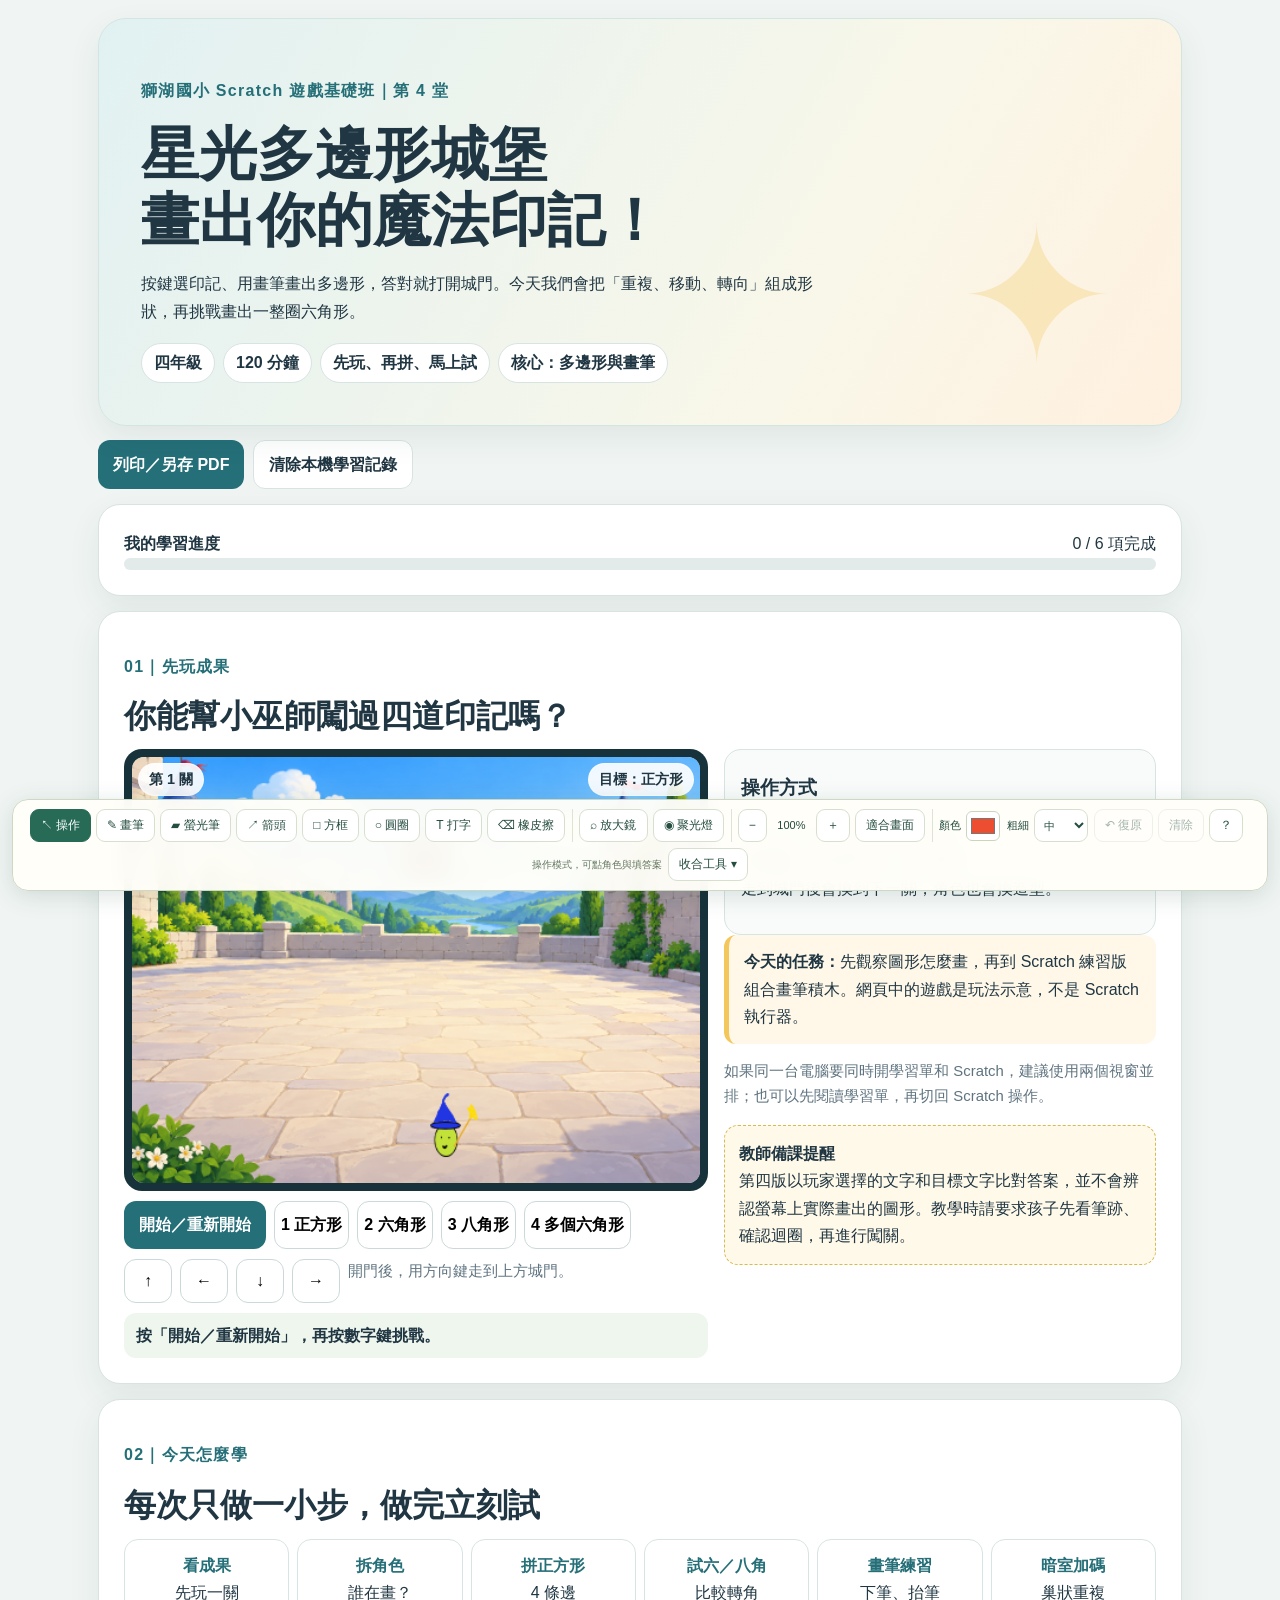
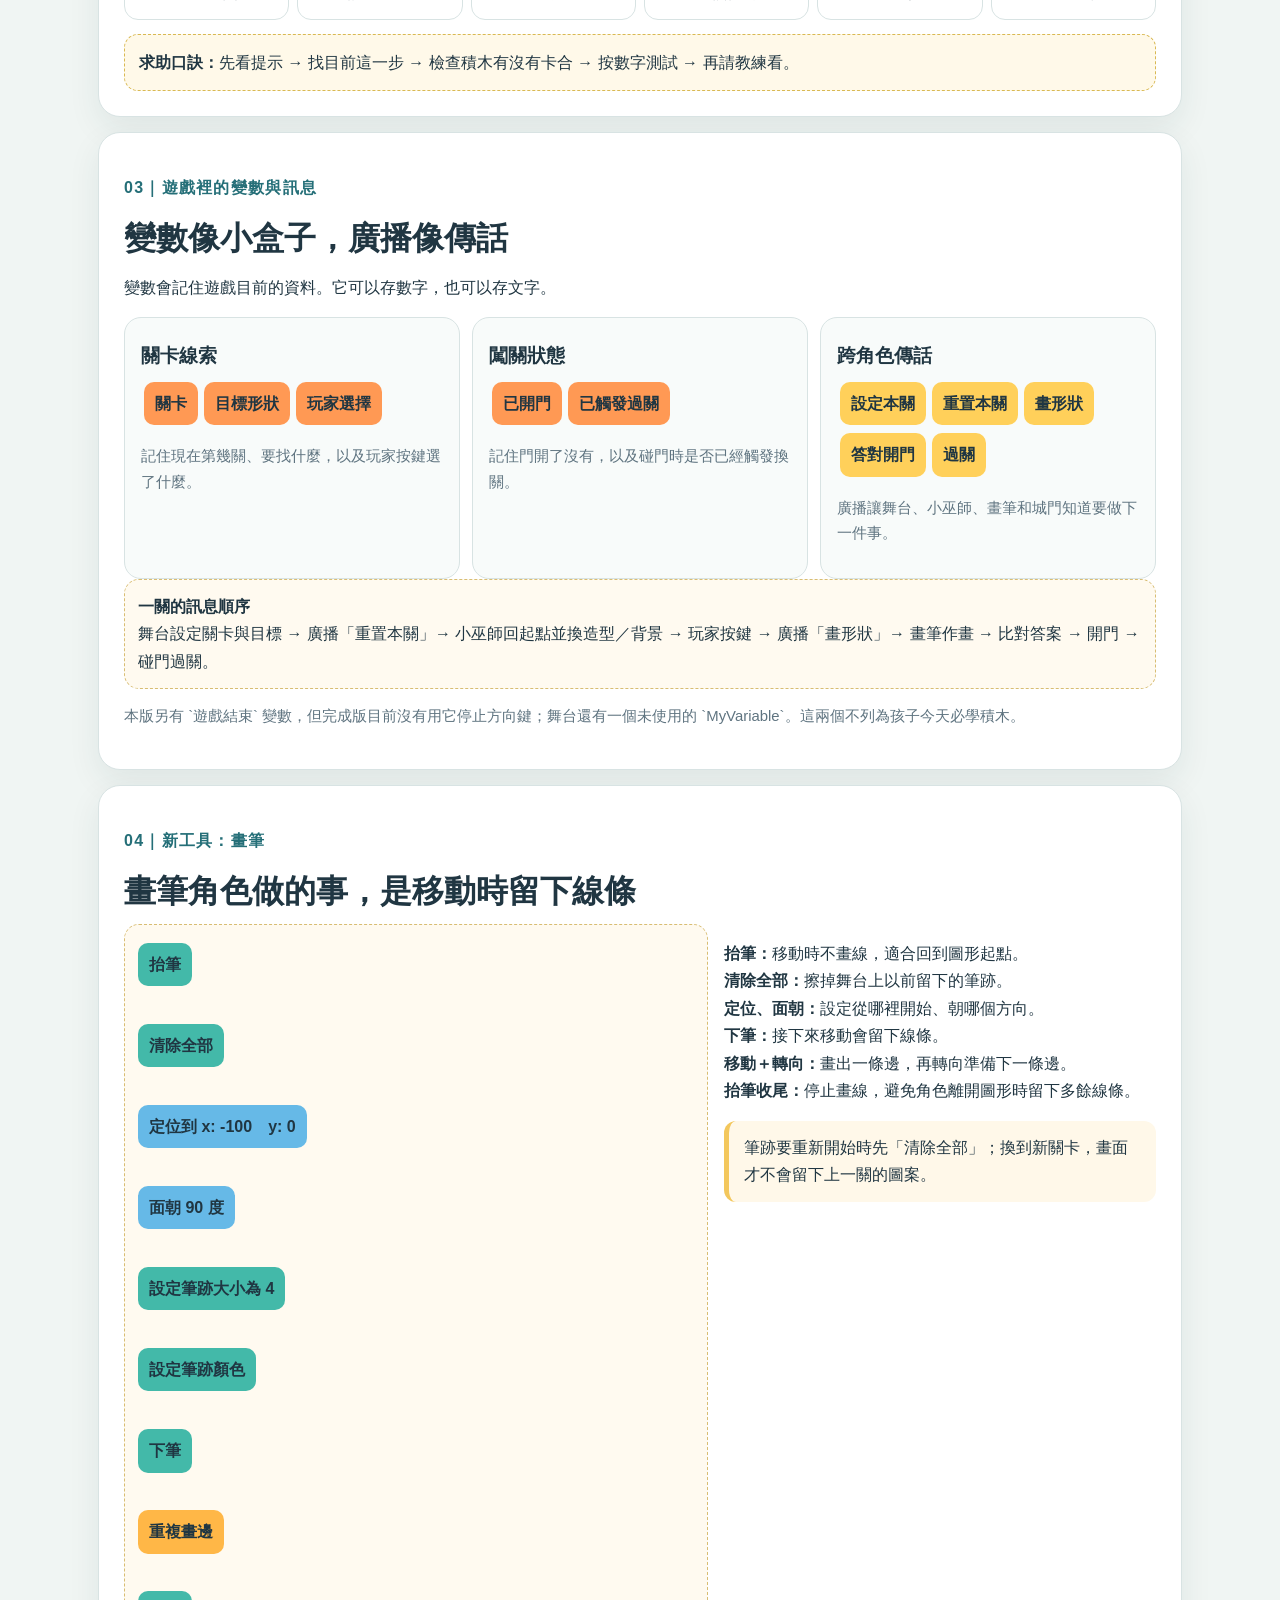
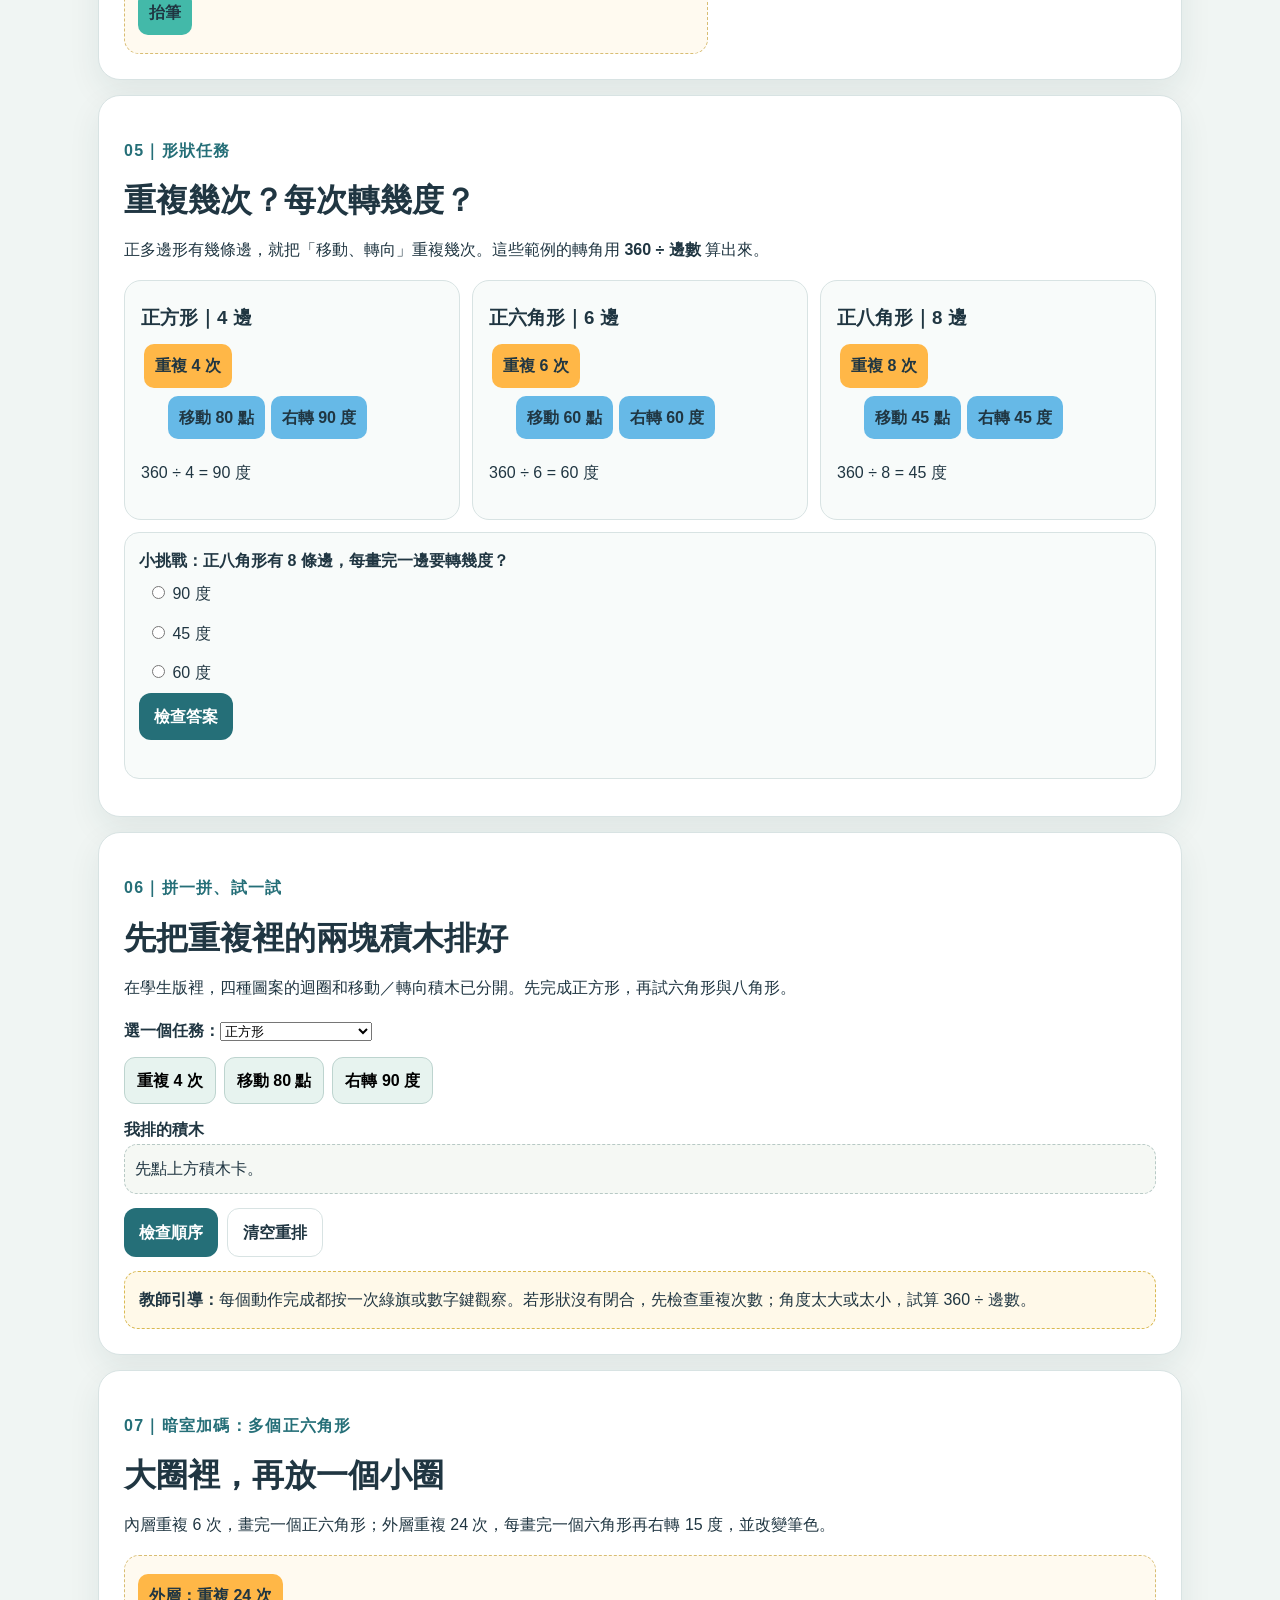
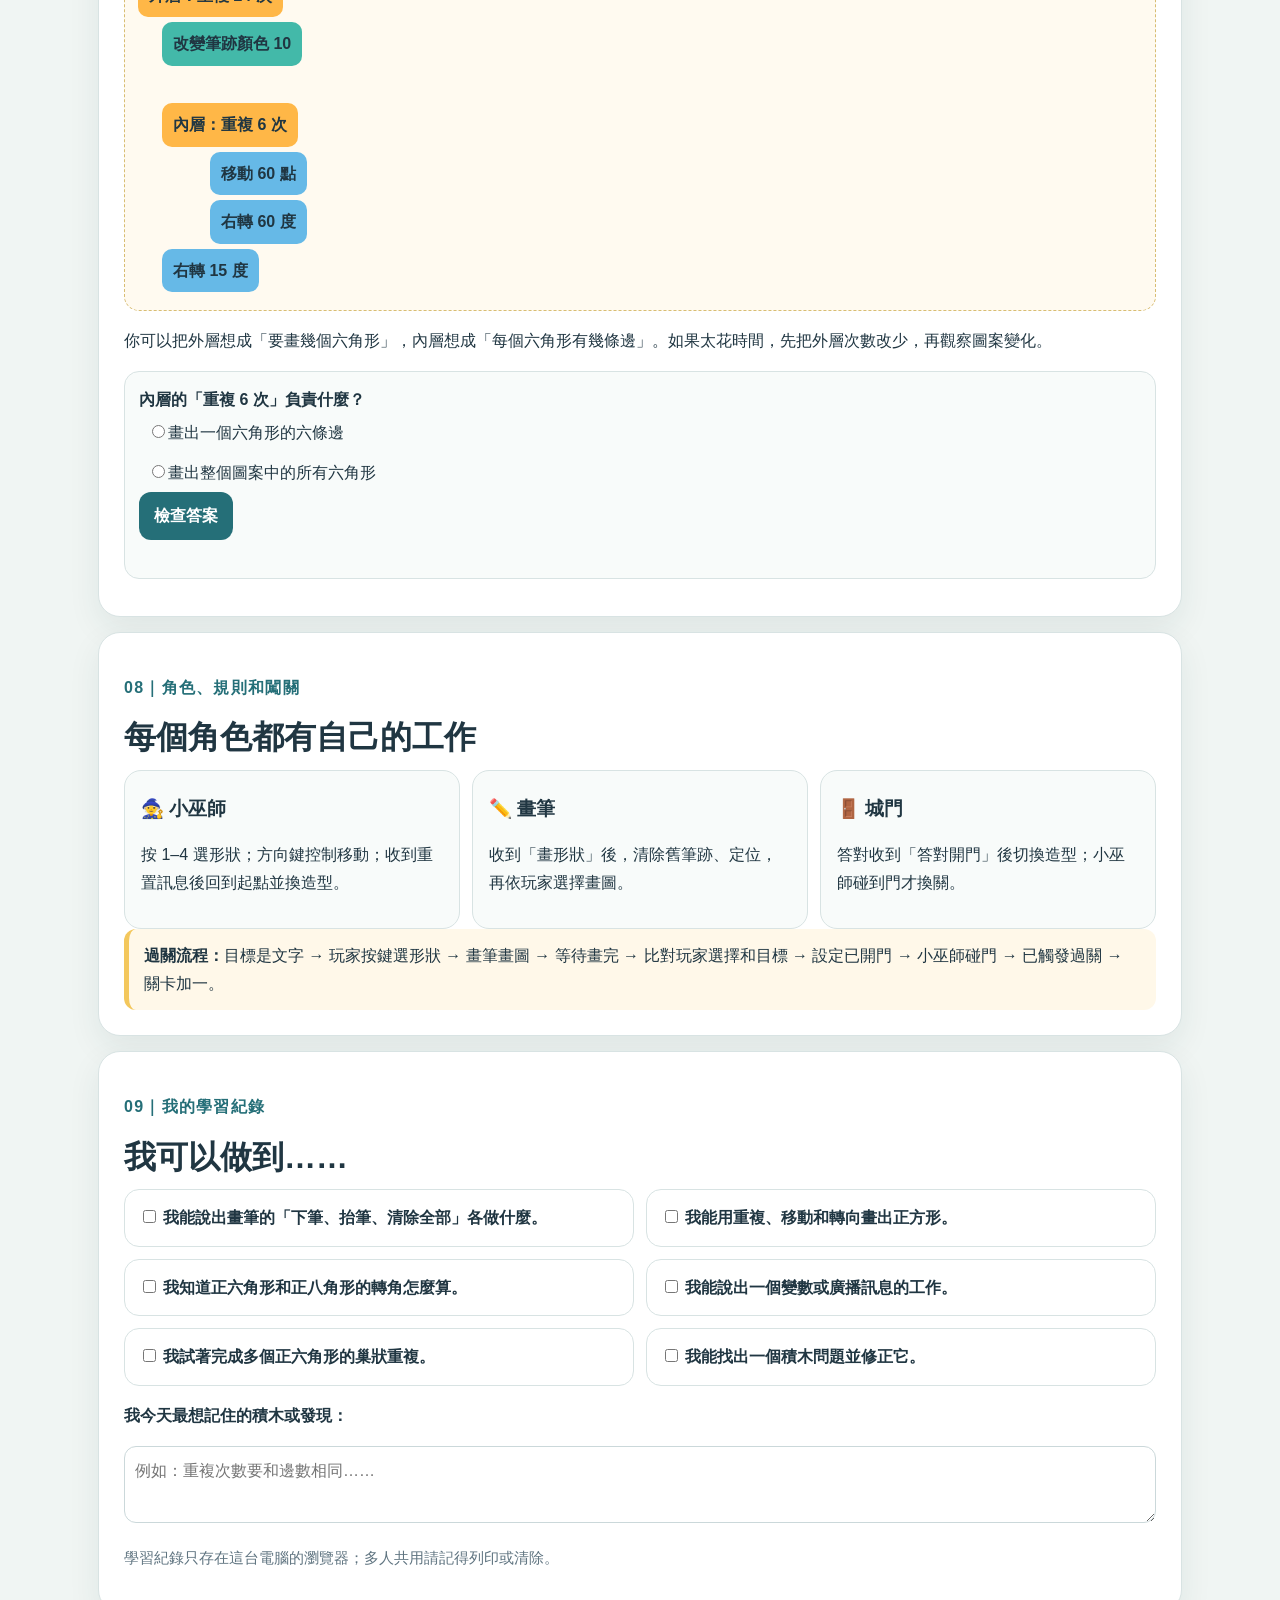
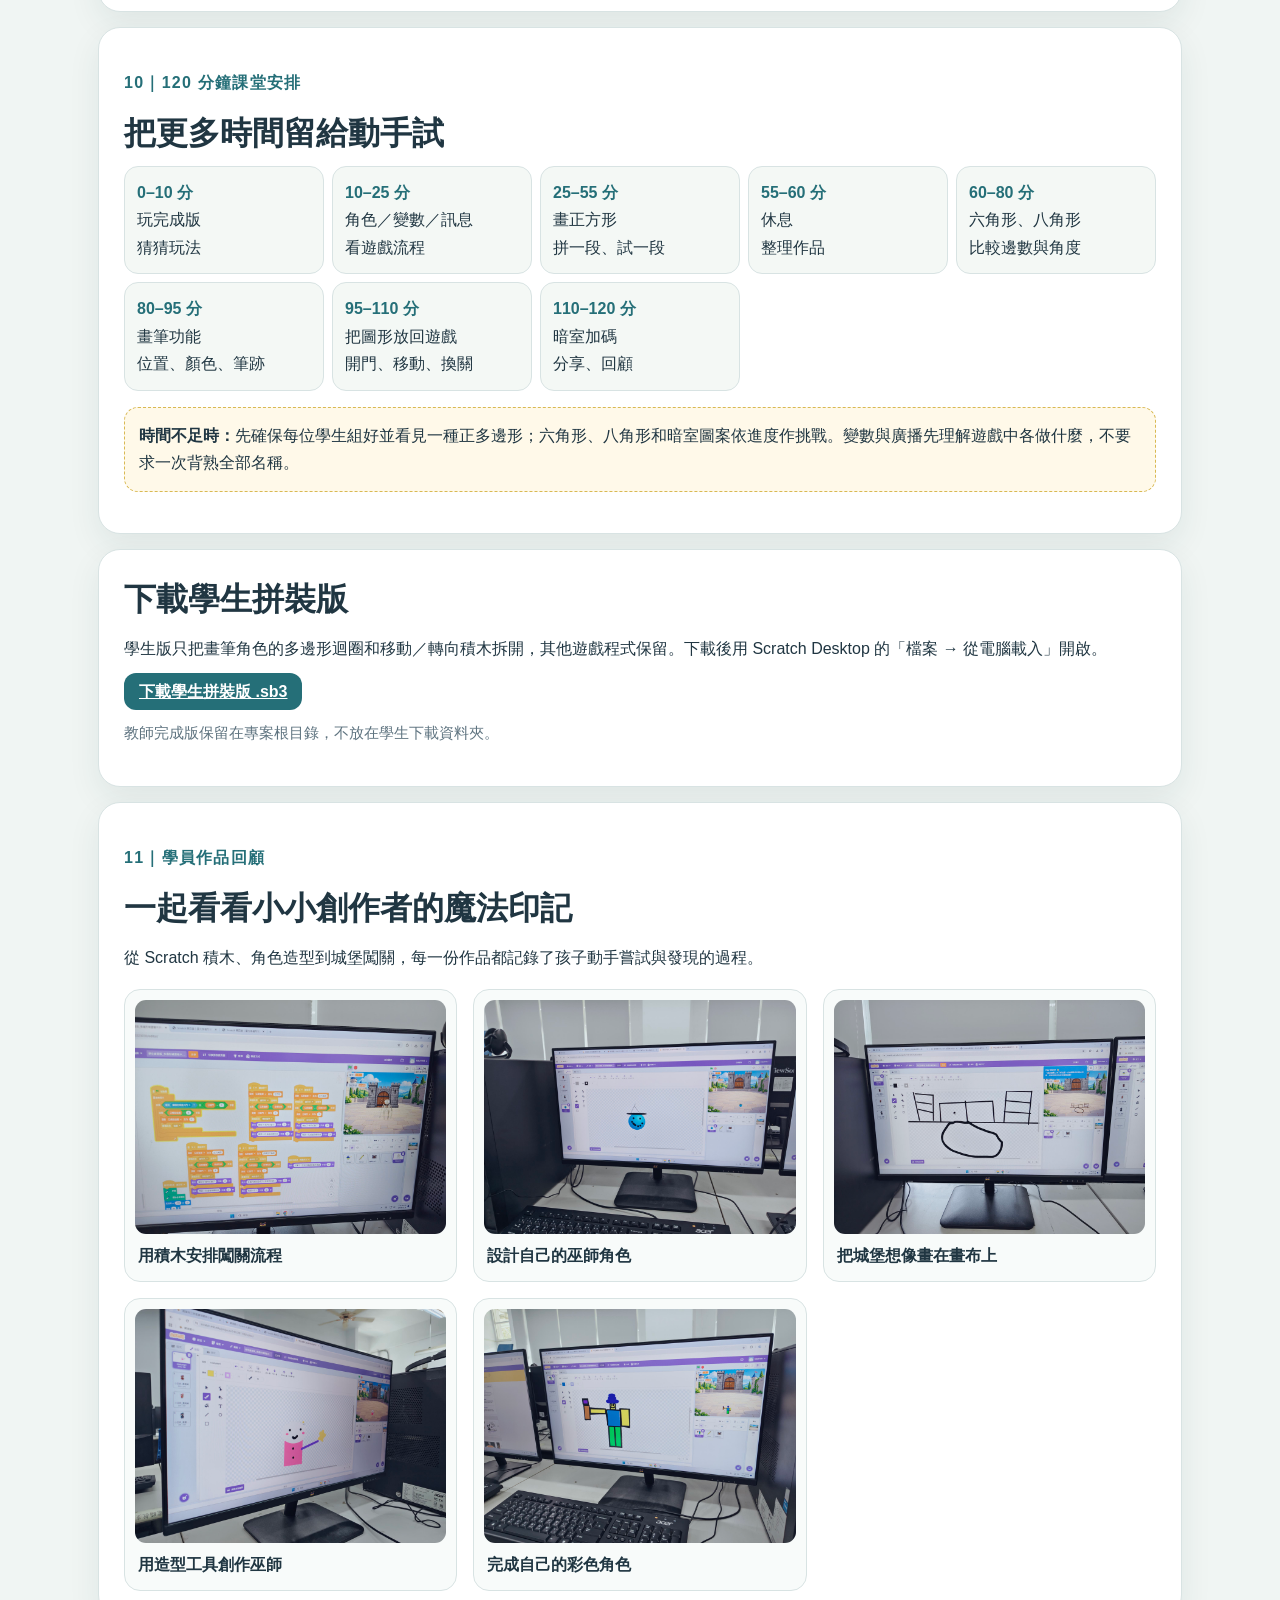
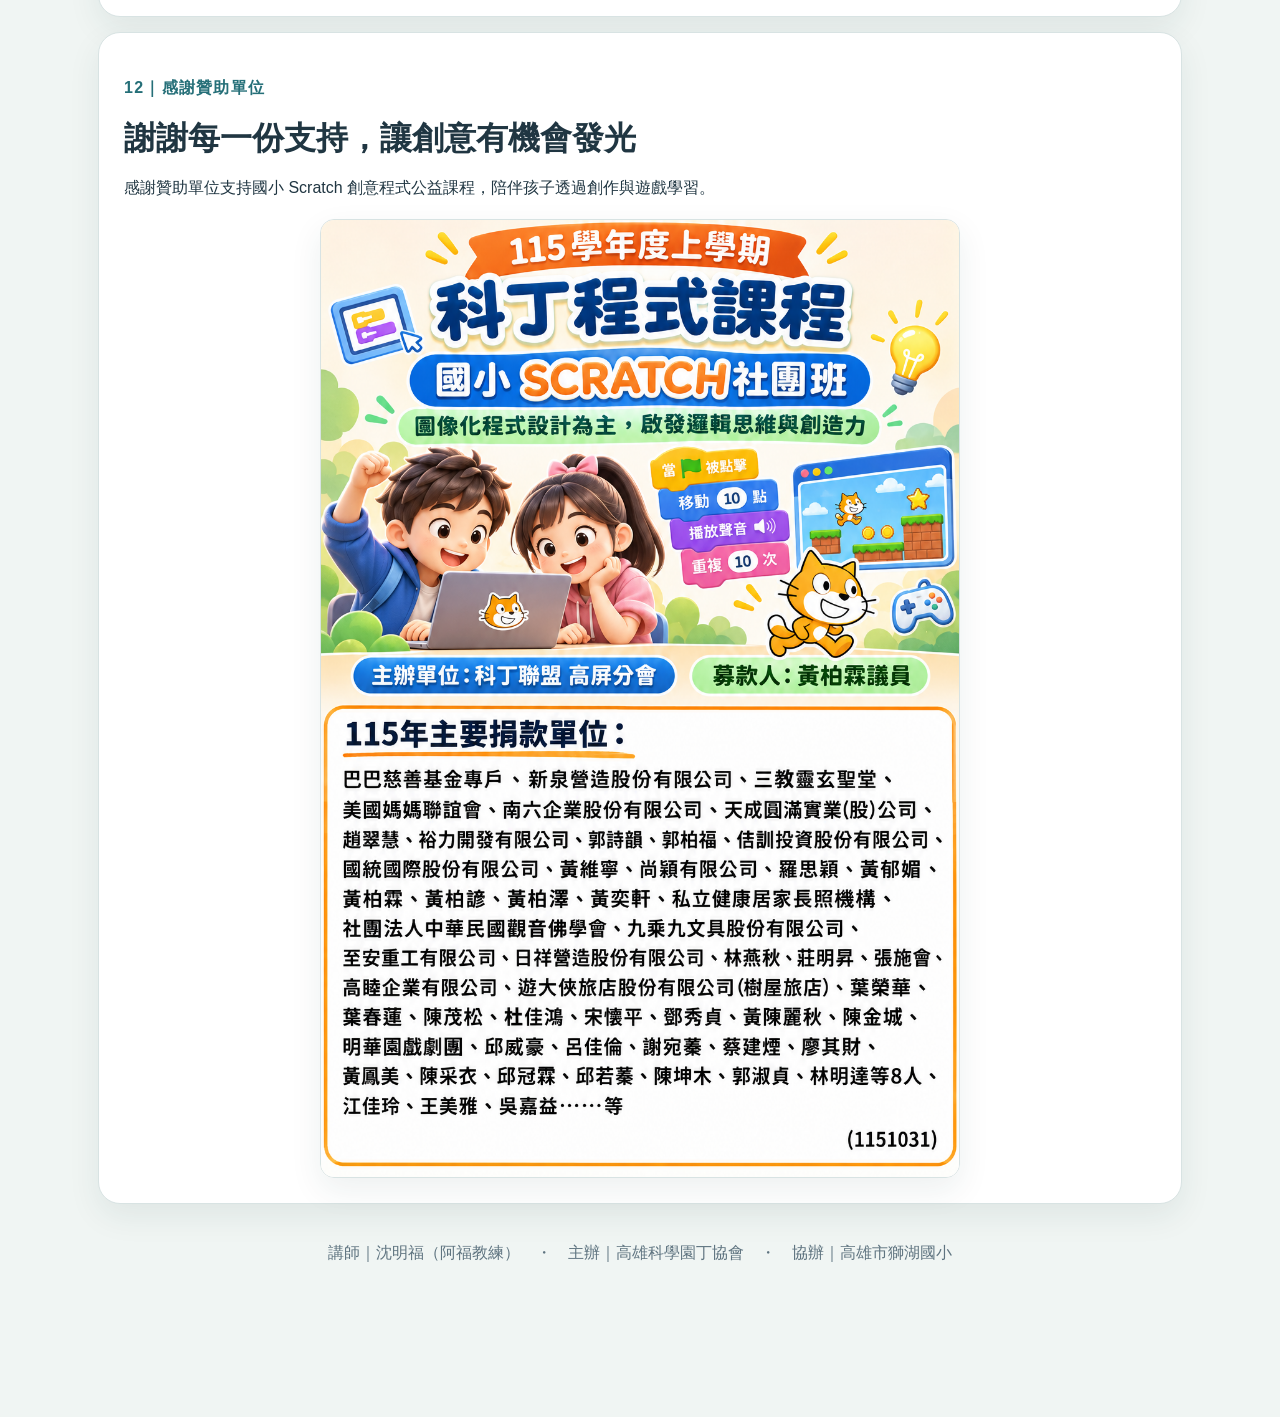
==== commit 84596247: "Add student work gallery and sponsor thanks to lesson 4" ====
--- a/lessons/04-polygon-castle/index.html
+++ b/lessons/04-polygon-castle/index.html
@@ -9,6 +9,11 @@
 :root{--ink:#203642;--muted:#5f7480;--teal:#256f78;--deep:#173c45;--sky:#e7f4f4;--mint:#e7f2e8;--gold:#f3c75c;--peach:#fff0e3;--paper:#fffdf7;--line:#d8e3e3;--shadow:0 12px 32px #173b4514}*{box-sizing:border-box}html{scroll-behavior:smooth}body{margin:0;background:#f0f5f3;color:var(--ink);font-family:"Noto Sans TC","Microsoft JhengHei",sans-serif;line-height:1.72}.wrap{max-width:1120px;margin:auto;padding:18px}.hero{position:relative;overflow:hidden;padding:clamp(22px,4vw,42px);border:1px solid #d2e5e1;border-radius:28px;background:linear-gradient(120deg,#e1f1f2 0%,#f9f7e9 68%,#fff0df);box-shadow:var(--shadow)}.hero:after{content:"✦";position:absolute;right:6%;bottom:-36px;font-size:190px;color:#f0c34b44}.eyebrow{color:var(--teal);font-weight:900;letter-spacing:.08em}.hero h1{font-size:clamp(2rem,5vw,3.6rem);line-height:1.16;max-width:760px;margin:.24em 0}.hero p{max-width:700px}.meta{display:flex;gap:8px;flex-wrap:wrap;margin-top:18px}.pill{padding:5px 12px;background:#fff;border:1px solid var(--line);border-radius:99px;font-weight:800}.toolbar{display:flex;gap:9px;flex-wrap:wrap;margin:14px 0}.btn,.action{border:0;border-radius:12px;background:var(--teal);color:white;padding:10px 15px;font:inherit;font-weight:900;cursor:pointer}.btn.secondary,.action.secondary{background:#fff;color:var(--ink);border:1px solid var(--line)}button:focus-visible,a:focus-visible,input:focus-visible,textarea:focus-visible{outline:3px solid #e59b40;outline-offset:2px}.card{margin:15px 0;padding:clamp(17px,3vw,25px);border:1px solid var(--line);border-radius:22px;background:#fff;box-shadow:var(--shadow)}h2{font-size:clamp(1.45rem,3vw,2rem);line-height:1.25;margin:.12em 0 .4em}h3{margin:.3em 0}.muted,.small{color:var(--muted)}.small{font-size:.93rem}.tag{display:inline-block;padding:4px 10px;border-radius:99px;background:var(--mint);color:#2d6756;font-weight:900}.grid2{display:grid;grid-template-columns:1.15fr .85fr;gap:16px}.grid3{display:grid;grid-template-columns:repeat(3,1fr);gap:12px}.panel{padding:16px;border:1px solid var(--line);border-radius:17px;background:#f8fbfa}.stage-wrap{position:relative;background:#17323a;padding:8px;border-radius:18px}.stage-wrap canvas{display:block;width:100%;height:auto;aspect-ratio:4/3;border-radius:12px;background:#d5e8e4}.hud{position:absolute;top:14px;left:14px;right:14px;display:flex;justify-content:space-between;gap:6px;pointer-events:none}.hud span{padding:3px 10px;border:1px solid #fff9;border-radius:99px;background:#ffffffe8;font-weight:900;font-size:.9rem}.game-controls,.keyrow{display:flex;gap:8px;flex-wrap:wrap;margin:10px 0}.keybtn{min-width:48px;min-height:44px;background:#fff;border:1px solid #cbd9da;border-radius:12px;font:inherit;font-weight:900;cursor:pointer}.keybtn:hover{background:#edf5f0}.status{min-height:1.7em;padding:9px 12px;border-radius:12px;background:#eff6ee;font-weight:800}.notice{padding:13px 15px;border-left:5px solid var(--gold);background:#fff8e9;border-radius:12px}.steps{display:grid;grid-template-columns:repeat(6,1fr);gap:8px;margin:14px 0}.step{padding:12px 8px;border:1px solid var(--line);border-radius:14px;background:#fff;text-align:center}.step b{display:block;color:var(--teal)}.block{display:inline-block;margin:4px 3px;padding:8px 11px;border-radius:10px;background:#ffd05a;font-weight:900}.block.control{background:#ffb747}.block.motion{background:#66b9e7}.block.pen{background:#43b9a9}.block.looks{background:#9a79df;color:white}.block.event{background:#ffd05a}.block.variable{background:#ff9954}.block.sensing{background:#52c8bd}.block.operator{background:#66c994}.sequence{padding:13px;border:1px dashed #d8bd73;border-radius:15px;background:#fffaf0}.sequence .block{display:block;width:max-content;max-width:100%;margin:5px 0}.indent{margin-left:24px}.indent2{margin-left:48px}.checkrow{display:flex;align-items:flex-start;gap:10px;padding:10px;border:1px solid var(--line);border-radius:12px;margin:8px 0}.checkrow input{width:21px;height:21px;margin-top:4px;accent-color:var(--teal)}.tiletray{display:flex;gap:8px;flex-wrap:wrap;margin:12px 0}.tile{padding:9px 12px;border:1px solid #bdd4cf;border-radius:11px;background:#e7f3ef;font:inherit;font-weight:850;cursor:pointer}.tile:hover{background:#d6ece4}.tileout{display:flex;gap:7px;flex-wrap:wrap;min-height:50px;padding:10px;background:#f5f8f4;border:1px dashed #b7c9c5;border-radius:13px}.placed{padding:6px 9px;background:#ffedbb;border-radius:9px;font-weight:850}.question{padding:14px;margin:12px 0;background:#f8fbfa;border:1px solid var(--line);border-radius:15px}.option{display:block;padding:6px 8px;cursor:pointer}.feedback{min-height:1.5em;font-weight:900}.good{color:#28714e}.bad{color:#b65a38}.missiongrid{display:grid;grid-template-columns:repeat(2,1fr);gap:12px}.mission{padding:14px;border:1px solid var(--line);border-radius:15px;background:#fff}.mission label{font-weight:900}.timeline{display:grid;grid-template-columns:repeat(5,1fr);gap:8px}.time{padding:12px;border-radius:14px;background:#f4f8f5;border:1px solid var(--line)}.time b{display:block;color:var(--teal)}textarea{width:100%;min-height:76px;border:1px solid #cbd8da;border-radius:12px;padding:10px;font:inherit}.progress{height:12px;background:#e2ebea;border-radius:99px;overflow:hidden}.progress span{display:block;height:100%;width:0;background:linear-gradient(90deg,#62b499,#f0c24c);transition:width .2s}.footer{text-align:center;padding:20px;color:var(--muted)}.teacher{padding:14px;border:1px dashed #d9b953;border-radius:14px;background:#fff9e9}.hidden{display:none!important}@media(max-width:800px){.grid2{grid-template-columns:1fr}.steps{grid-template-columns:repeat(3,1fr)}.timeline{grid-template-columns:repeat(2,1fr)}.grid3{grid-template-columns:1fr}}@media(max-width:520px){.wrap{padding:10px}.missiongrid{grid-template-columns:1fr}.hero{padding:20px}.steps{grid-template-columns:repeat(2,1fr)}}@media print{body{background:white;font-size:11pt}.wrap{max-width:none;padding:0}.hero,.card{box-shadow:none;break-inside:avoid;border:1px solid #999}.toolbar,.interactive-only,.progressbox,.tt-toolbar,.tt-ink,.tt-spot,.tt-lens,.tt-message{display:none!important}.teacher{display:block!important}.card{padding:13px;margin:8px 0}textarea{min-height:35px}.stage-wrap{max-width:600px}.footer{display:none}}
 </style>
 <link rel="stylesheet" href="assets/teaching-tools.css">
+<style>
+.work-gallery{display:grid;grid-template-columns:repeat(auto-fit,minmax(min(100%,260px),1fr));gap:16px;margin-top:18px}.work-gallery figure{margin:0;padding:10px;border:1px solid var(--line);border-radius:16px;background:#f8fbfa}.work-gallery img{display:block;width:100%;aspect-ratio:4/3;object-fit:cover;border-radius:11px}.work-gallery figcaption{padding:8px 3px 2px;font-weight:800}.sponsor-poster{display:block;width:min(100%,640px);height:auto;margin:18px auto 0;border:1px solid var(--line);border-radius:14px;box-shadow:var(--shadow)}
+@media print{.work-gallery figure{break-inside:avoid}}
+</style>
+
 </head>
 <body data-teaching-page="獅湖國小-第4堂-星光多邊形城堡">
 <main class="wrap" data-teaching-root>
@@ -86,6 +91,21 @@
 <section class="card"><p class="eyebrow">10｜120 分鐘課堂安排</p><h2>把更多時間留給動手試</h2><div class="timeline"><div class="time"><b>0–10 分</b>玩完成版<br>猜猜玩法</div><div class="time"><b>10–25 分</b>角色／變數／訊息<br>看遊戲流程</div><div class="time"><b>25–55 分</b>畫正方形<br>拼一段、試一段</div><div class="time"><b>55–60 分</b>休息<br>整理作品</div><div class="time"><b>60–80 分</b>六角形、八角形<br>比較邊數與角度</div><div class="time"><b>80–95 分</b>畫筆功能<br>位置、顏色、筆跡</div><div class="time"><b>95–110 分</b>把圖形放回遊戲<br>開門、移動、換關</div><div class="time"><b>110–120 分</b>暗室加碼<br>分享、回顧</div></div><p class="teacher"><b>時間不足時：</b>先確保每位學生組好並看見一種正多邊形；六角形、八角形和暗室圖案依進度作挑戰。變數與廣播先理解遊戲中各做什麼，不要求一次背熟全部名稱。</p></section>
 
 <section class="card"><h2>下載學生拼裝版</h2><p>學生版只把畫筆角色的多邊形迴圈和移動／轉向積木拆開，其他遊戲程式保留。下載後用 Scratch Desktop 的「檔案 → 從電腦載入」開啟。</p><a class="action" href="downloads/學生練習版_多邊形城堡積木拼裝.sb3" download>下載學生拼裝版 .sb3</a><p class="small">教師完成版保留在專案根目錄，不放在學生下載資料夾。</p></section>
+<section class="card" aria-labelledby="student-work-title">
+<p class="eyebrow">11｜學員作品回顧</p><h2 id="student-work-title">一起看看小小創作者的魔法印記</h2>
+<p>從 Scratch 積木、角色造型到城堡闖關，每一份作品都記錄了孩子動手嘗試與發現的過程。</p>
+<div class="work-gallery">
+<figure><img src="assets/student-work/work-01.jpg" alt="Scratch 城堡闖關程式積木與舞台畫面" loading="lazy" decoding="async"><figcaption>用積木安排闖關流程</figcaption></figure>
+<figure><img src="assets/student-work/work-02.jpg" alt="Scratch 學生設計的藍色巫師角色" loading="lazy" decoding="async"><figcaption>設計自己的巫師角色</figcaption></figure>
+<figure><img src="assets/student-work/work-03.jpg" alt="Scratch 畫圖區中的城堡草圖" loading="lazy" decoding="async"><figcaption>把城堡想像畫在畫布上</figcaption></figure>
+<figure><img src="assets/student-work/work-04.jpg" alt="Scratch 學生繪製的粉紅色巫師造型" loading="lazy" decoding="async"><figcaption>用造型工具創作巫師</figcaption></figure>
+<figure><img src="assets/student-work/work-05.jpg" alt="Scratch 學生繪製的彩色巫師角色" loading="lazy" decoding="async"><figcaption>完成自己的彩色角色</figcaption></figure>
+</div></section>
+<section class="card" aria-labelledby="sponsor-title">
+<p class="eyebrow">12｜感謝贊助單位</p><h2 id="sponsor-title">謝謝每一份支持，讓創意有機會發光</h2>
+<p>感謝贊助單位支持國小 Scratch 創意程式公益課程，陪伴孩子透過創作與遊戲學習。</p>
+<img class="sponsor-poster" src="assets/sponsor-thanks.png" alt="國小 Scratch 創意程式公益課程贊助單位海報" loading="lazy" decoding="async">
+</section>
 <footer class="footer">講師｜沈明福（阿福教練）　・　主辦｜高雄科學園丁協會　・　協辦｜高雄市獅湖國小</footer>
 </main>
 <script>
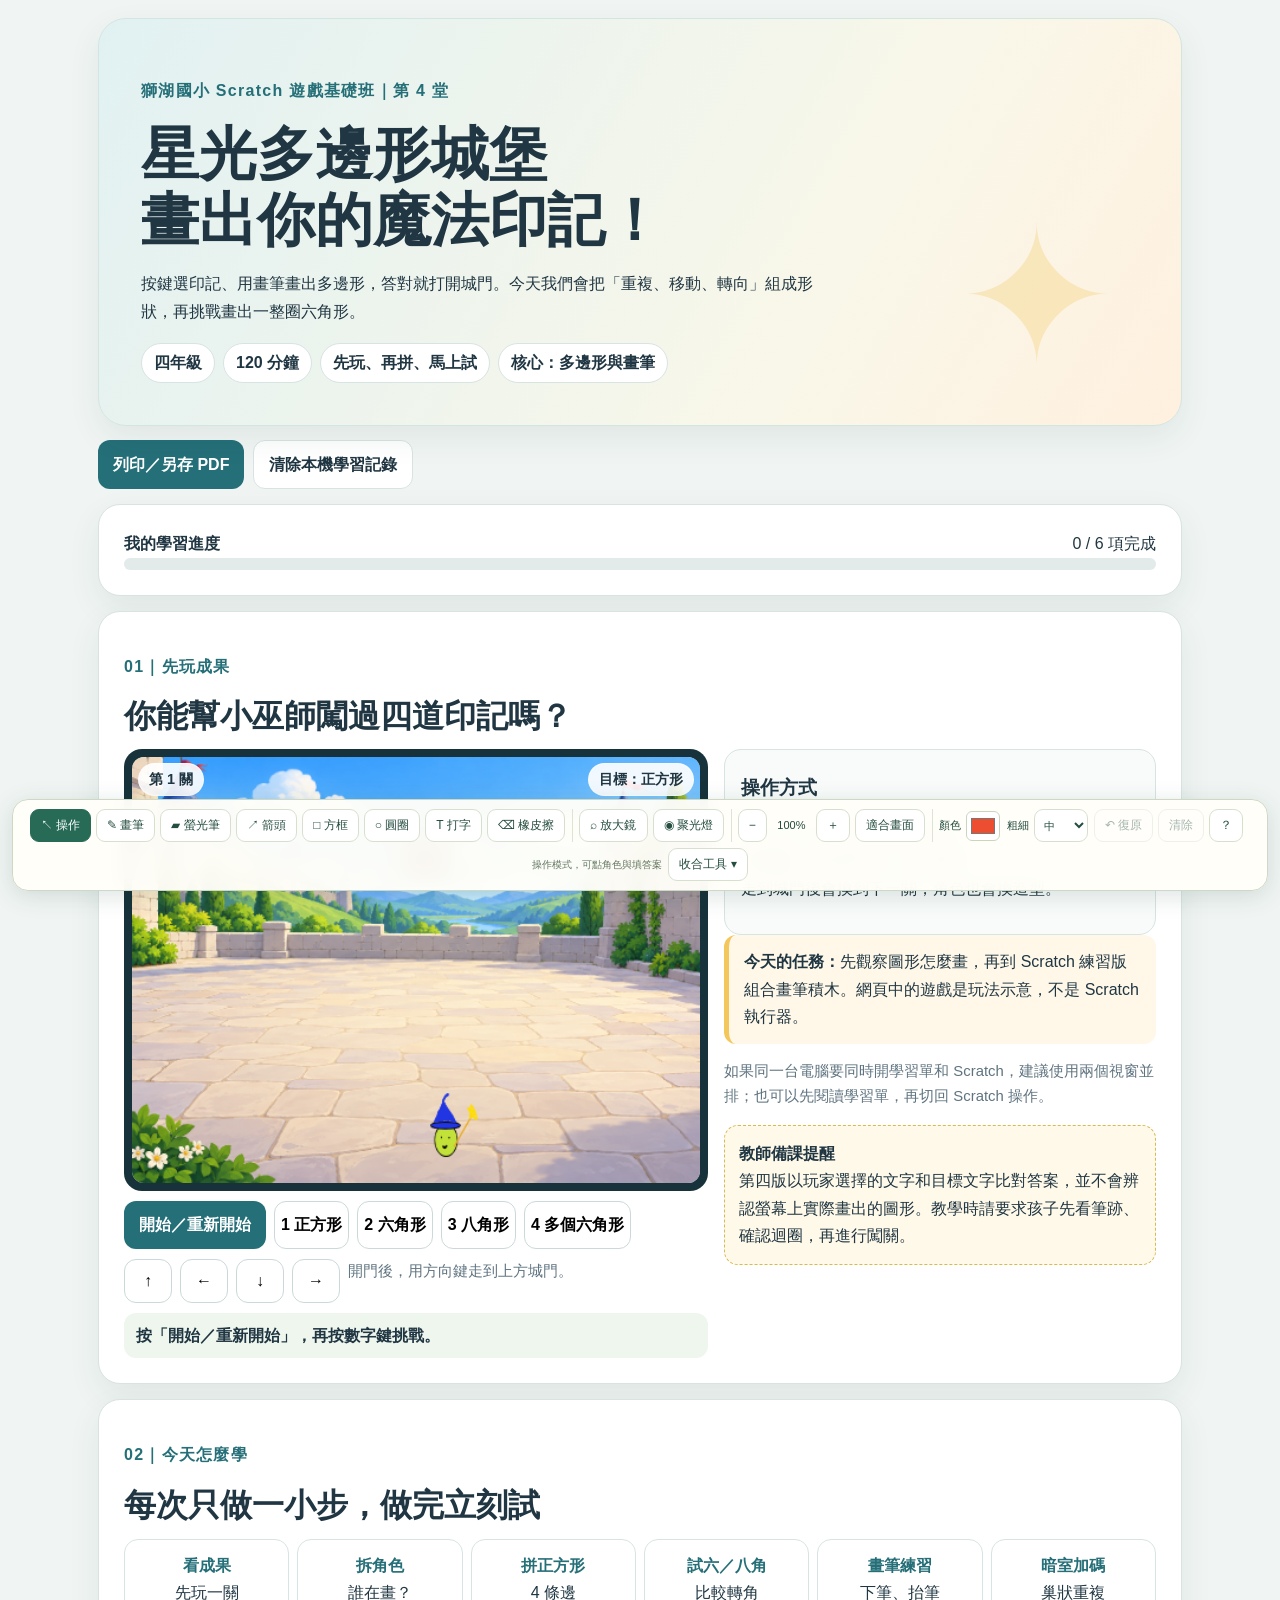
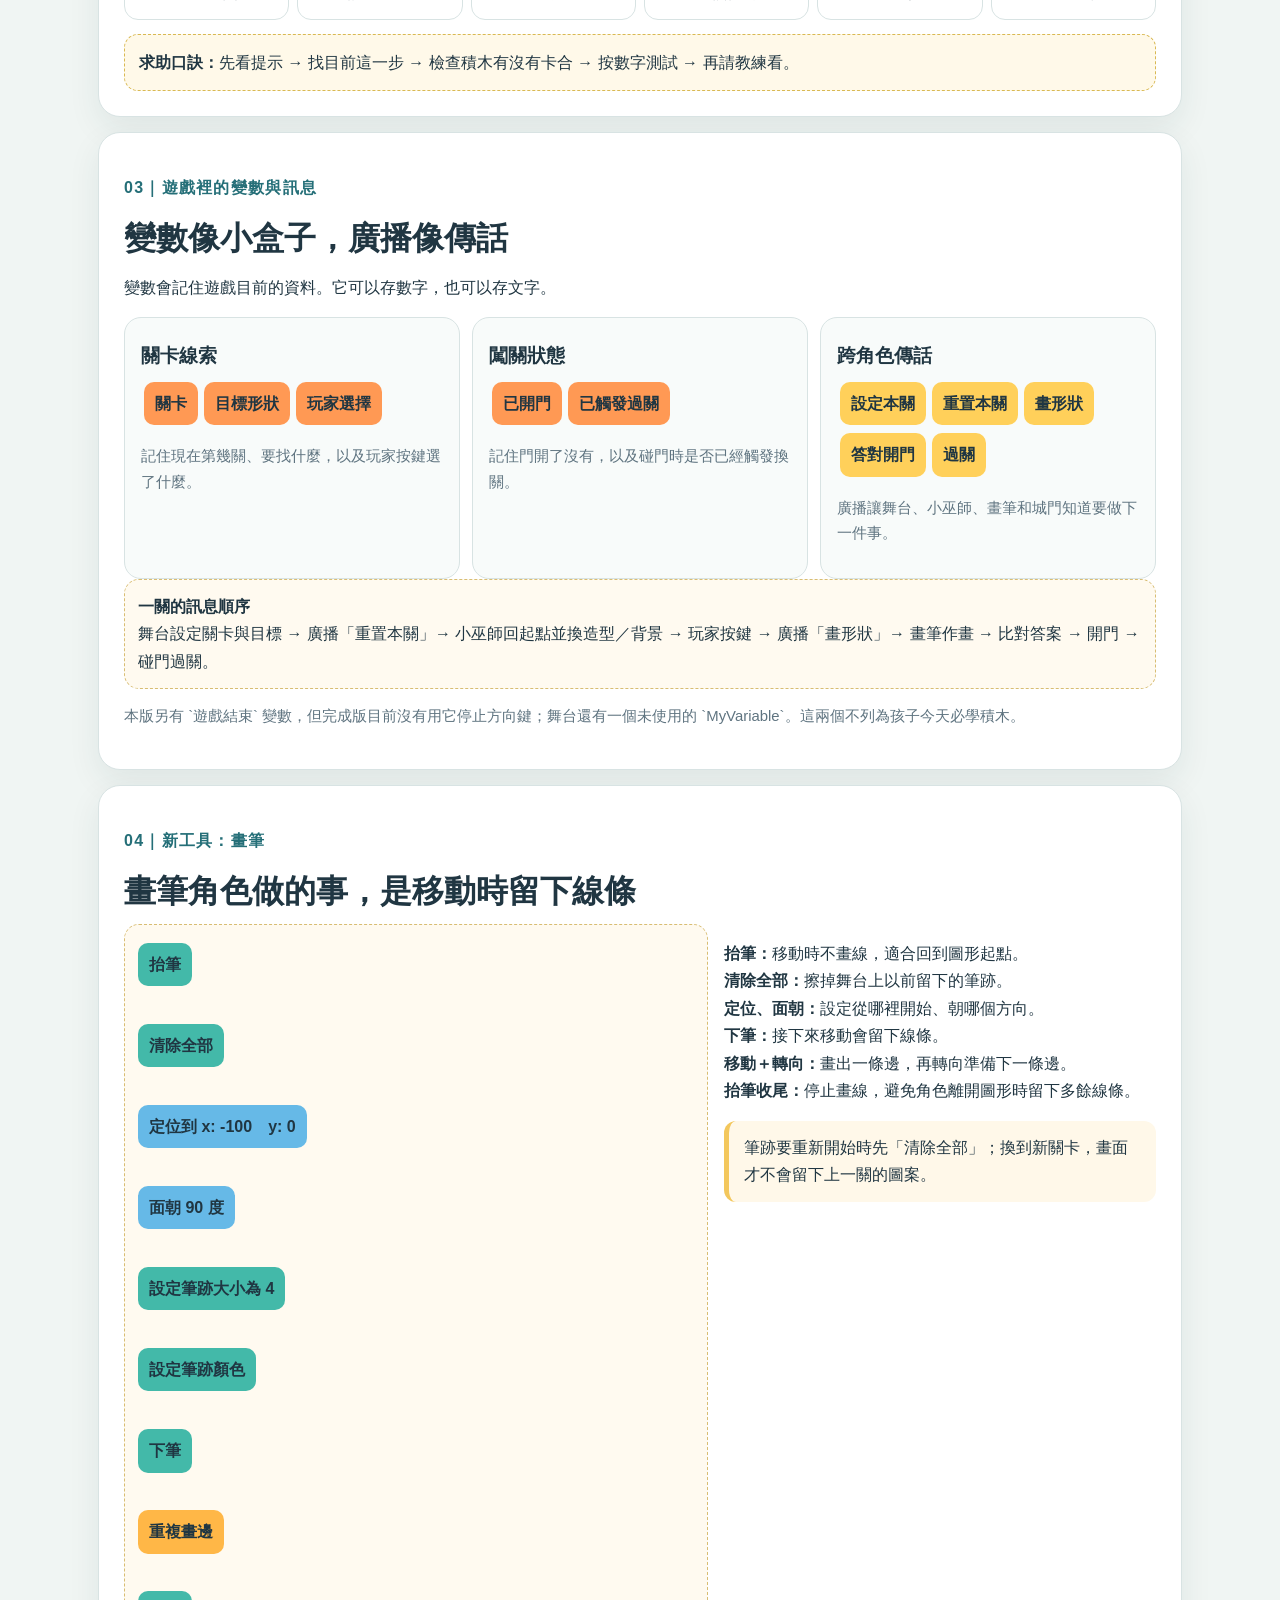
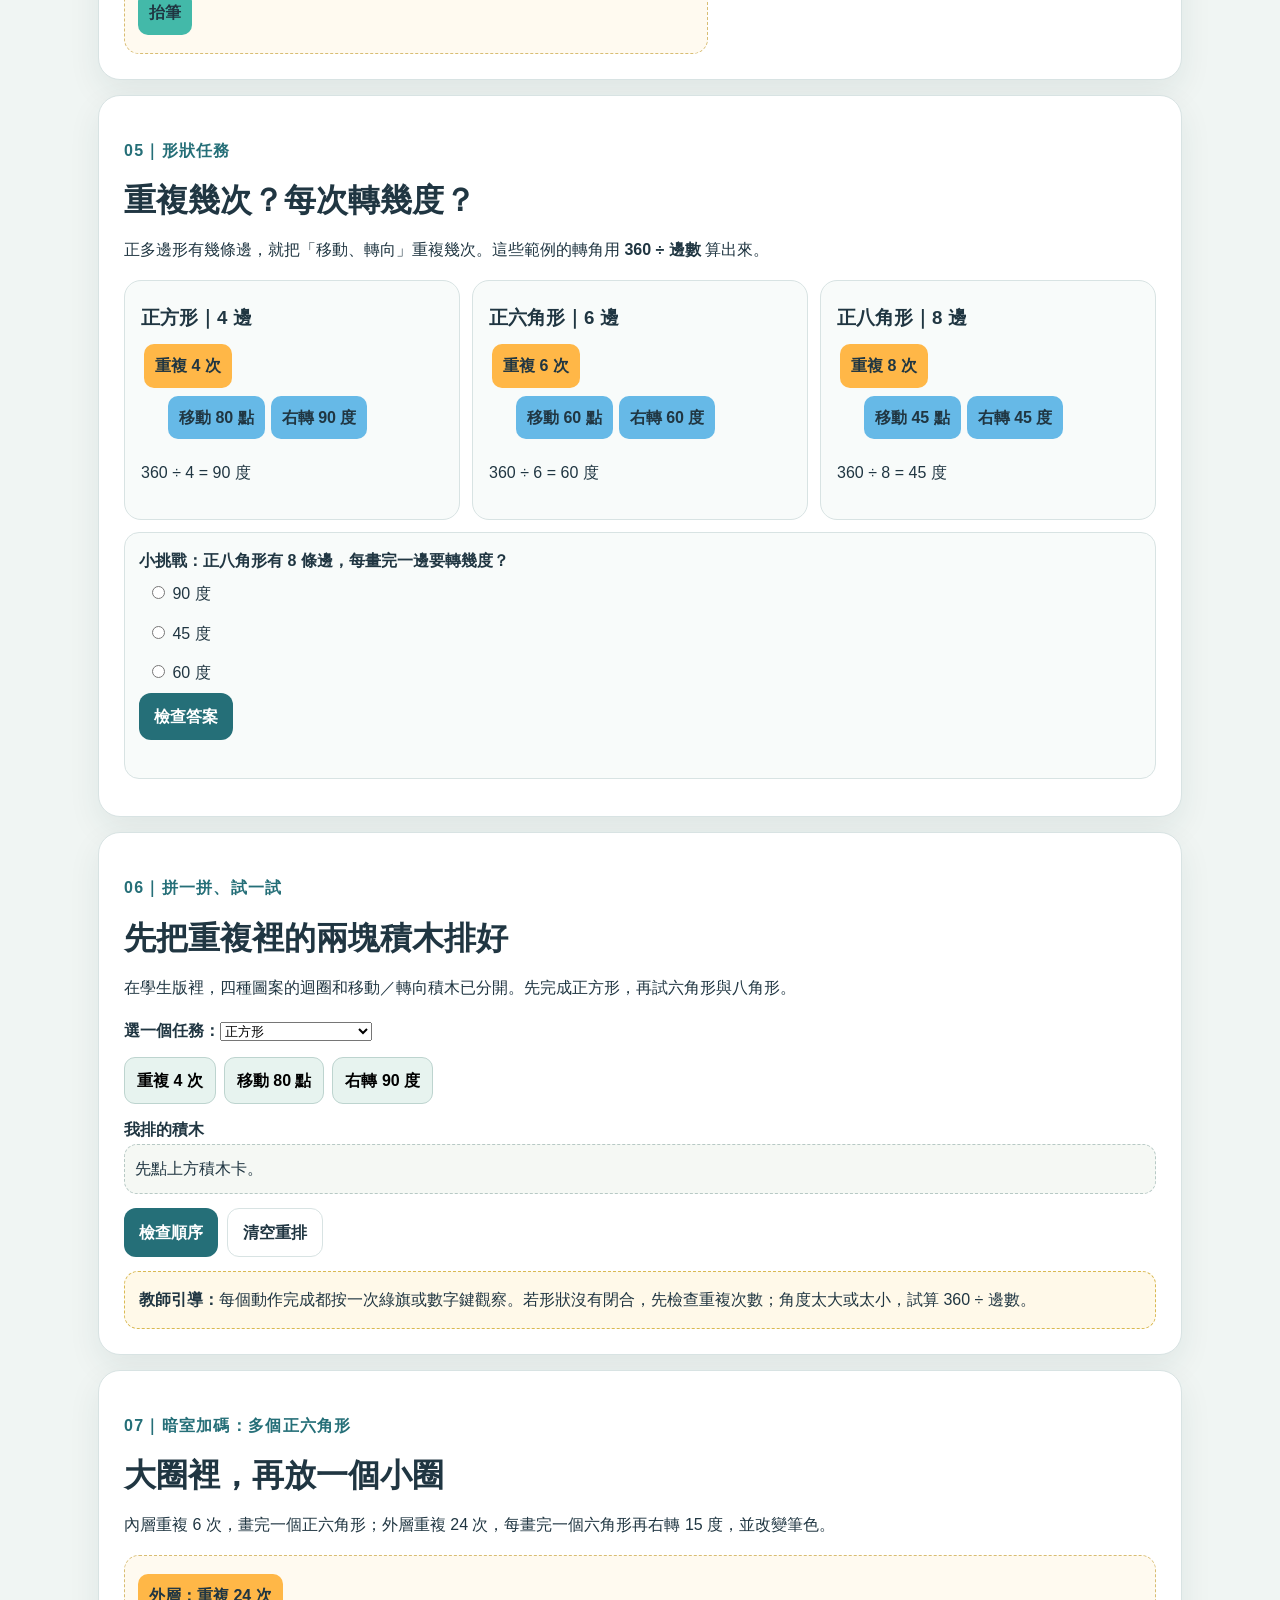
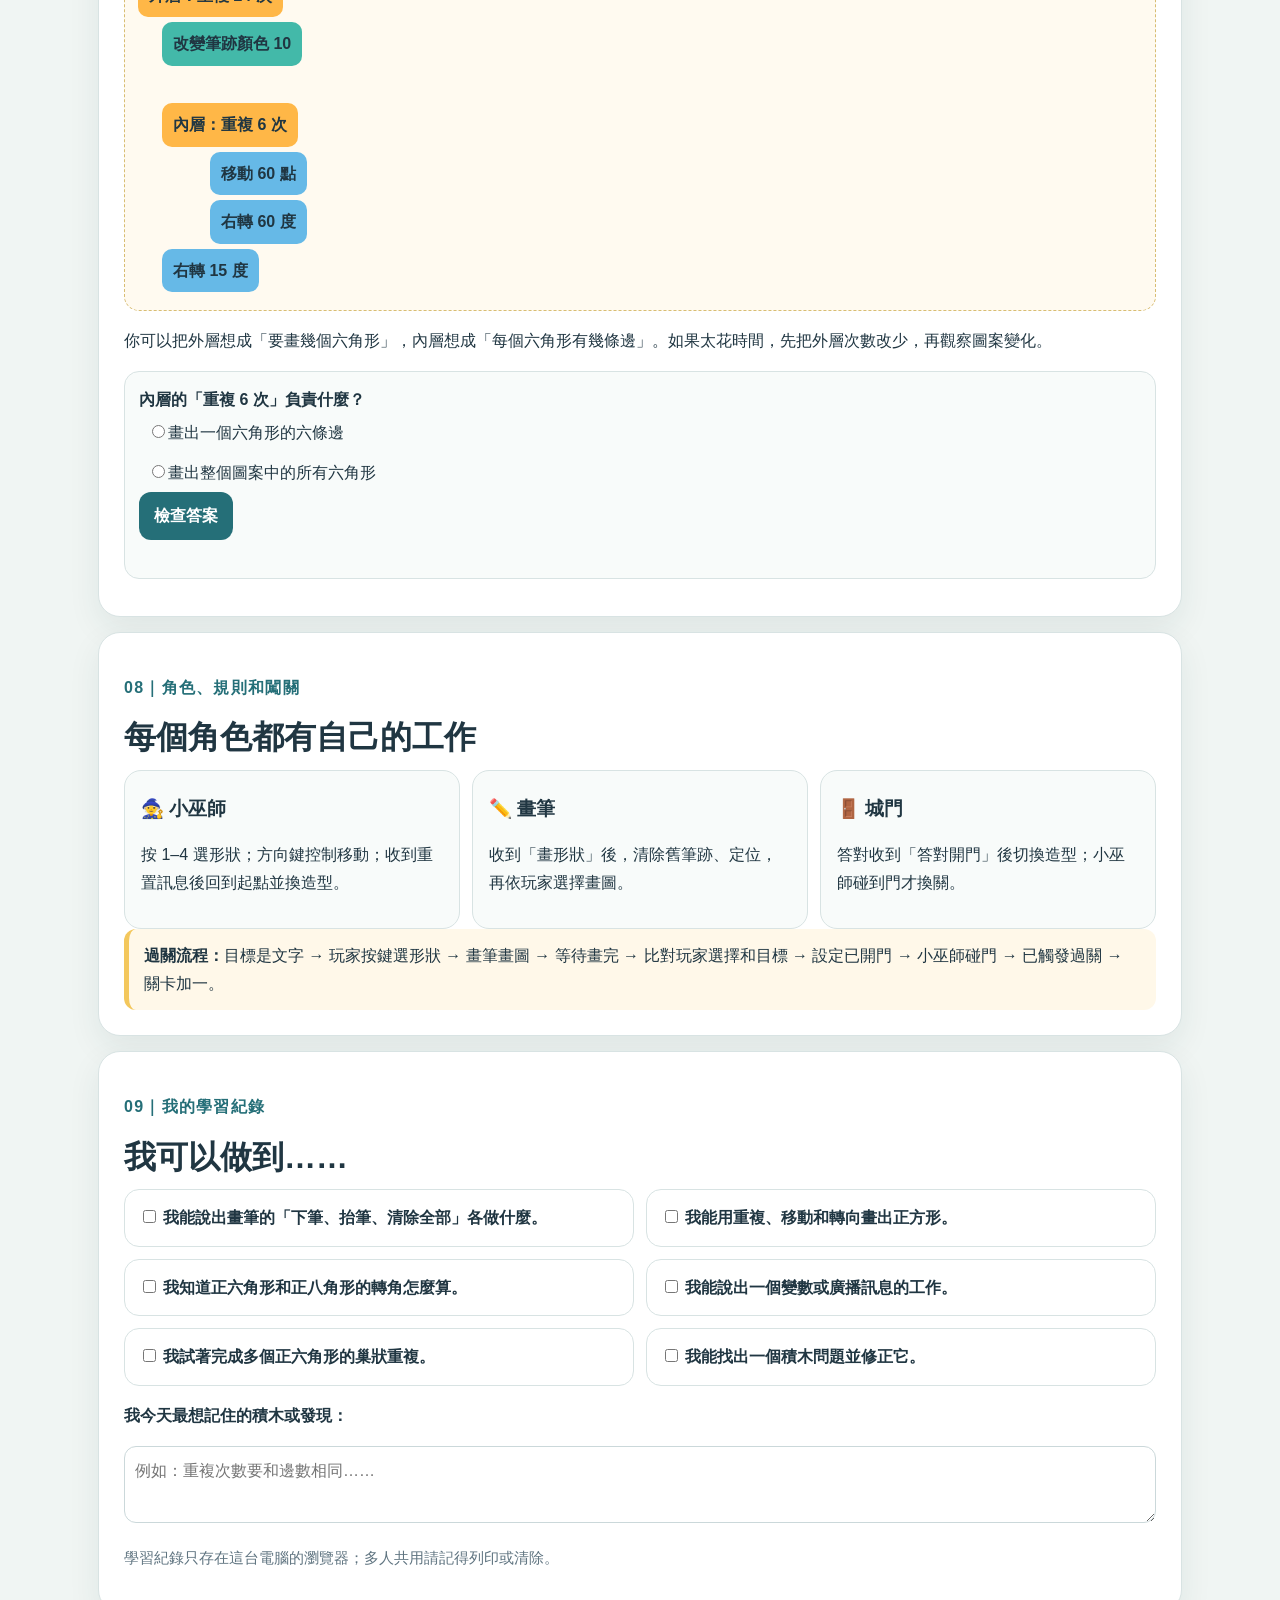
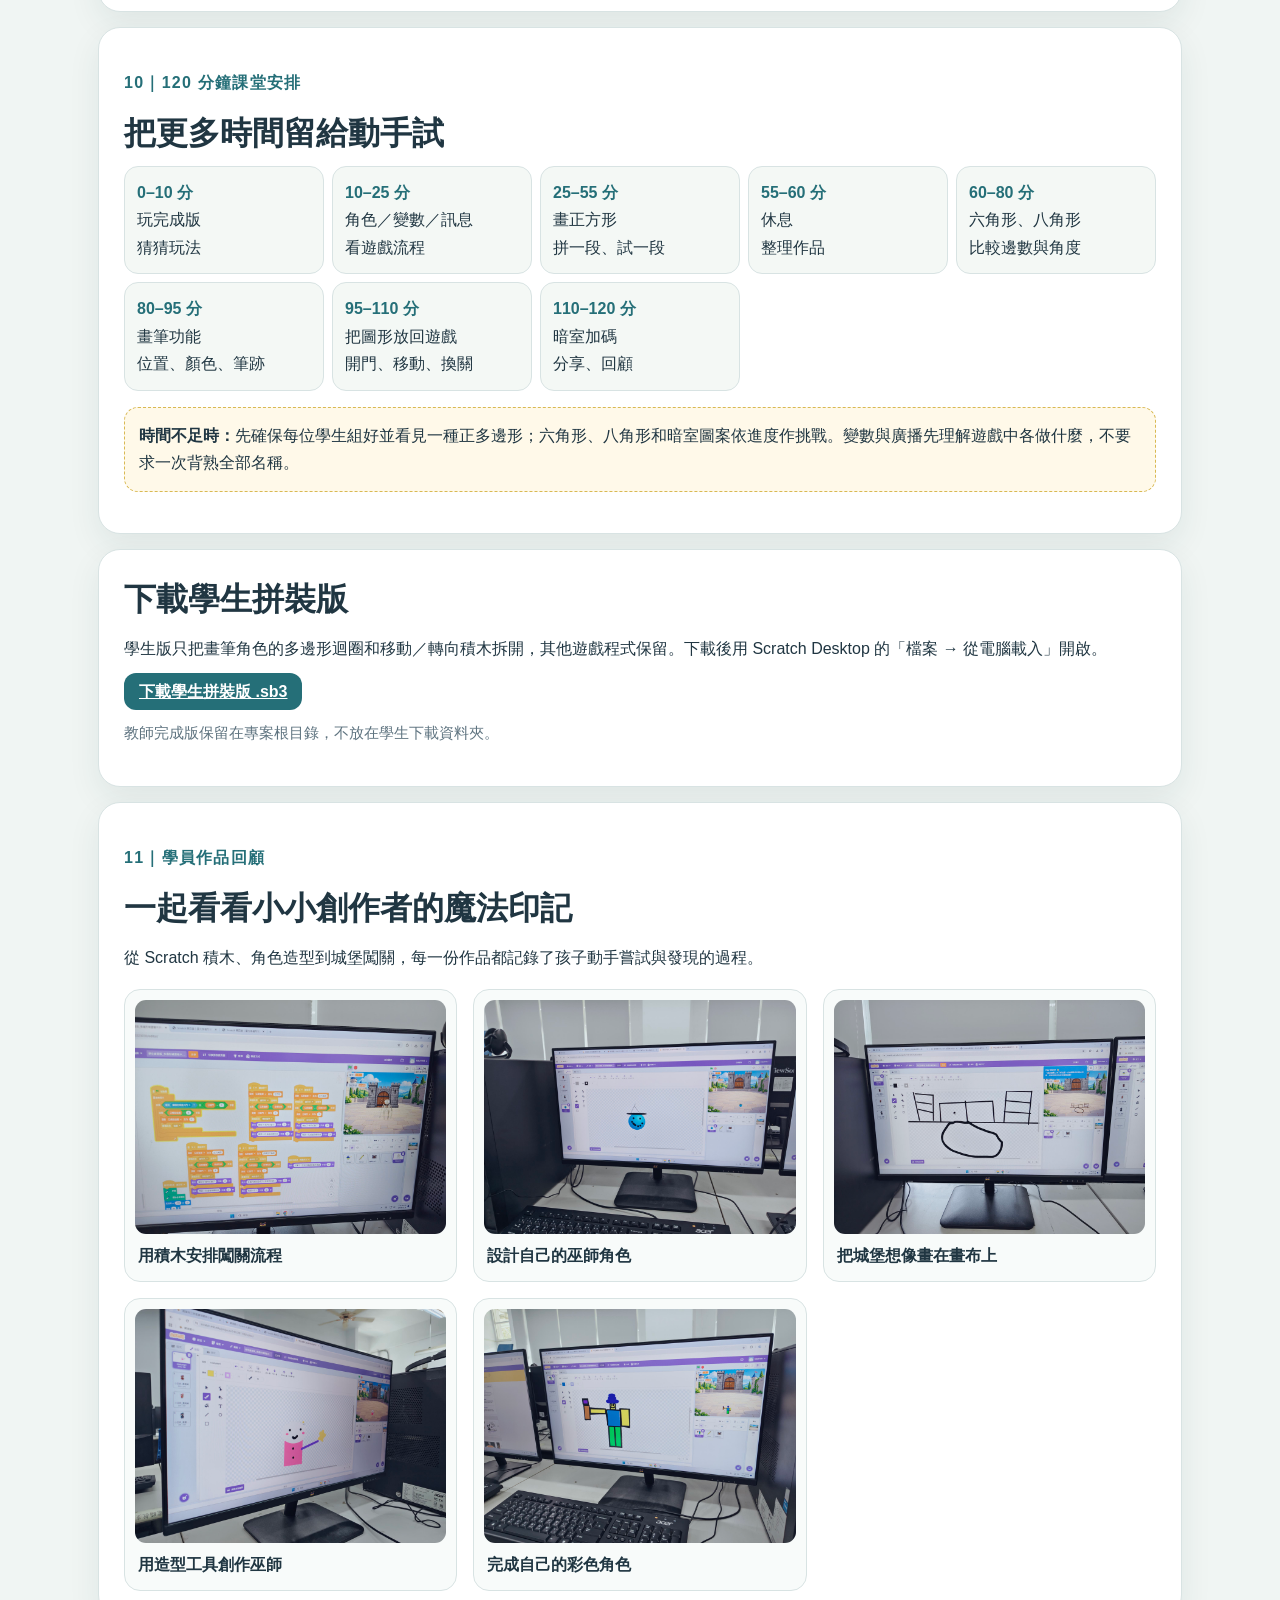
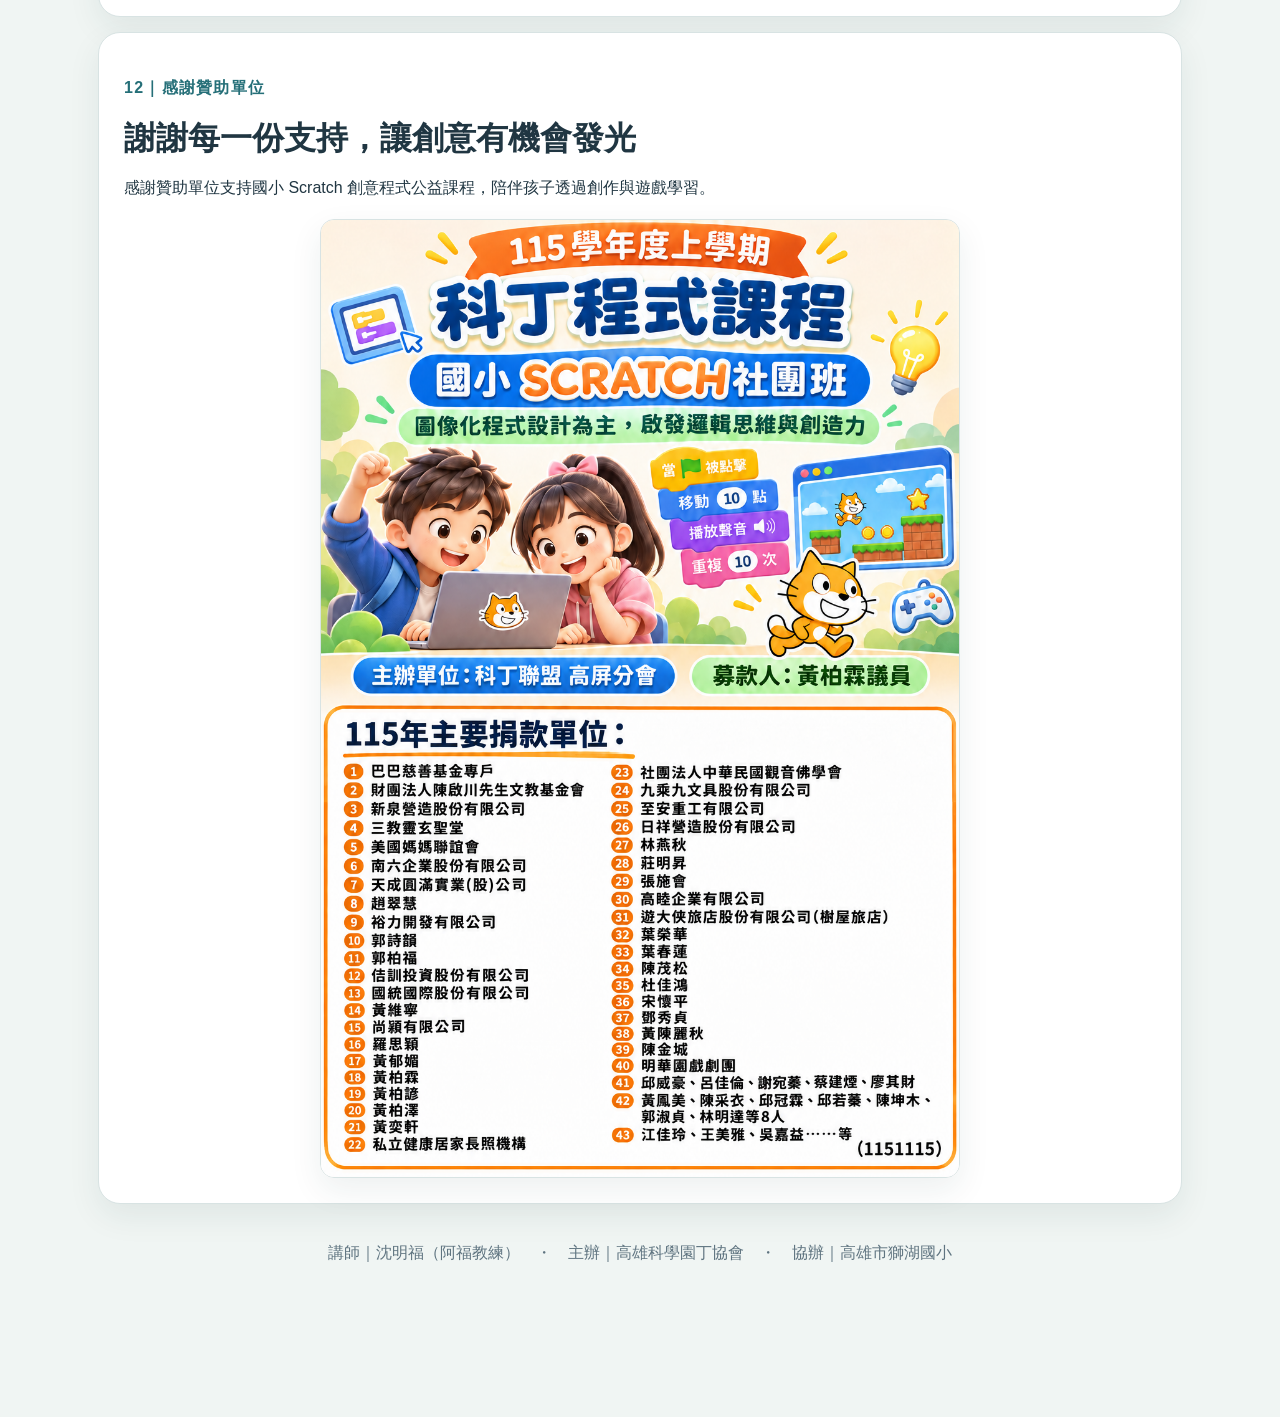
==== commit aa4dda1a: "Bust cache for updated lesson 4 sponsor poster" ====
--- a/lessons/04-polygon-castle/index.html
+++ b/lessons/04-polygon-castle/index.html
@@ -104,7 +104,7 @@
 <section class="card" aria-labelledby="sponsor-title">
 <p class="eyebrow">12｜感謝贊助單位</p><h2 id="sponsor-title">謝謝每一份支持，讓創意有機會發光</h2>
 <p>感謝贊助單位支持國小 Scratch 創意程式公益課程，陪伴孩子透過創作與遊戲學習。</p>
-<img class="sponsor-poster" src="assets/sponsor-thanks.png" alt="國小 Scratch 創意程式公益課程贊助單位海報" loading="lazy" decoding="async">
+<img class="sponsor-poster" src="assets/sponsor-thanks-20261115.png" alt="國小 Scratch 創意程式公益課程贊助單位海報" loading="lazy" decoding="async">
 </section>
 <footer class="footer">講師｜沈明福（阿福教練）　・　主辦｜高雄科學園丁協會　・　協辦｜高雄市獅湖國小</footer>
 </main>
